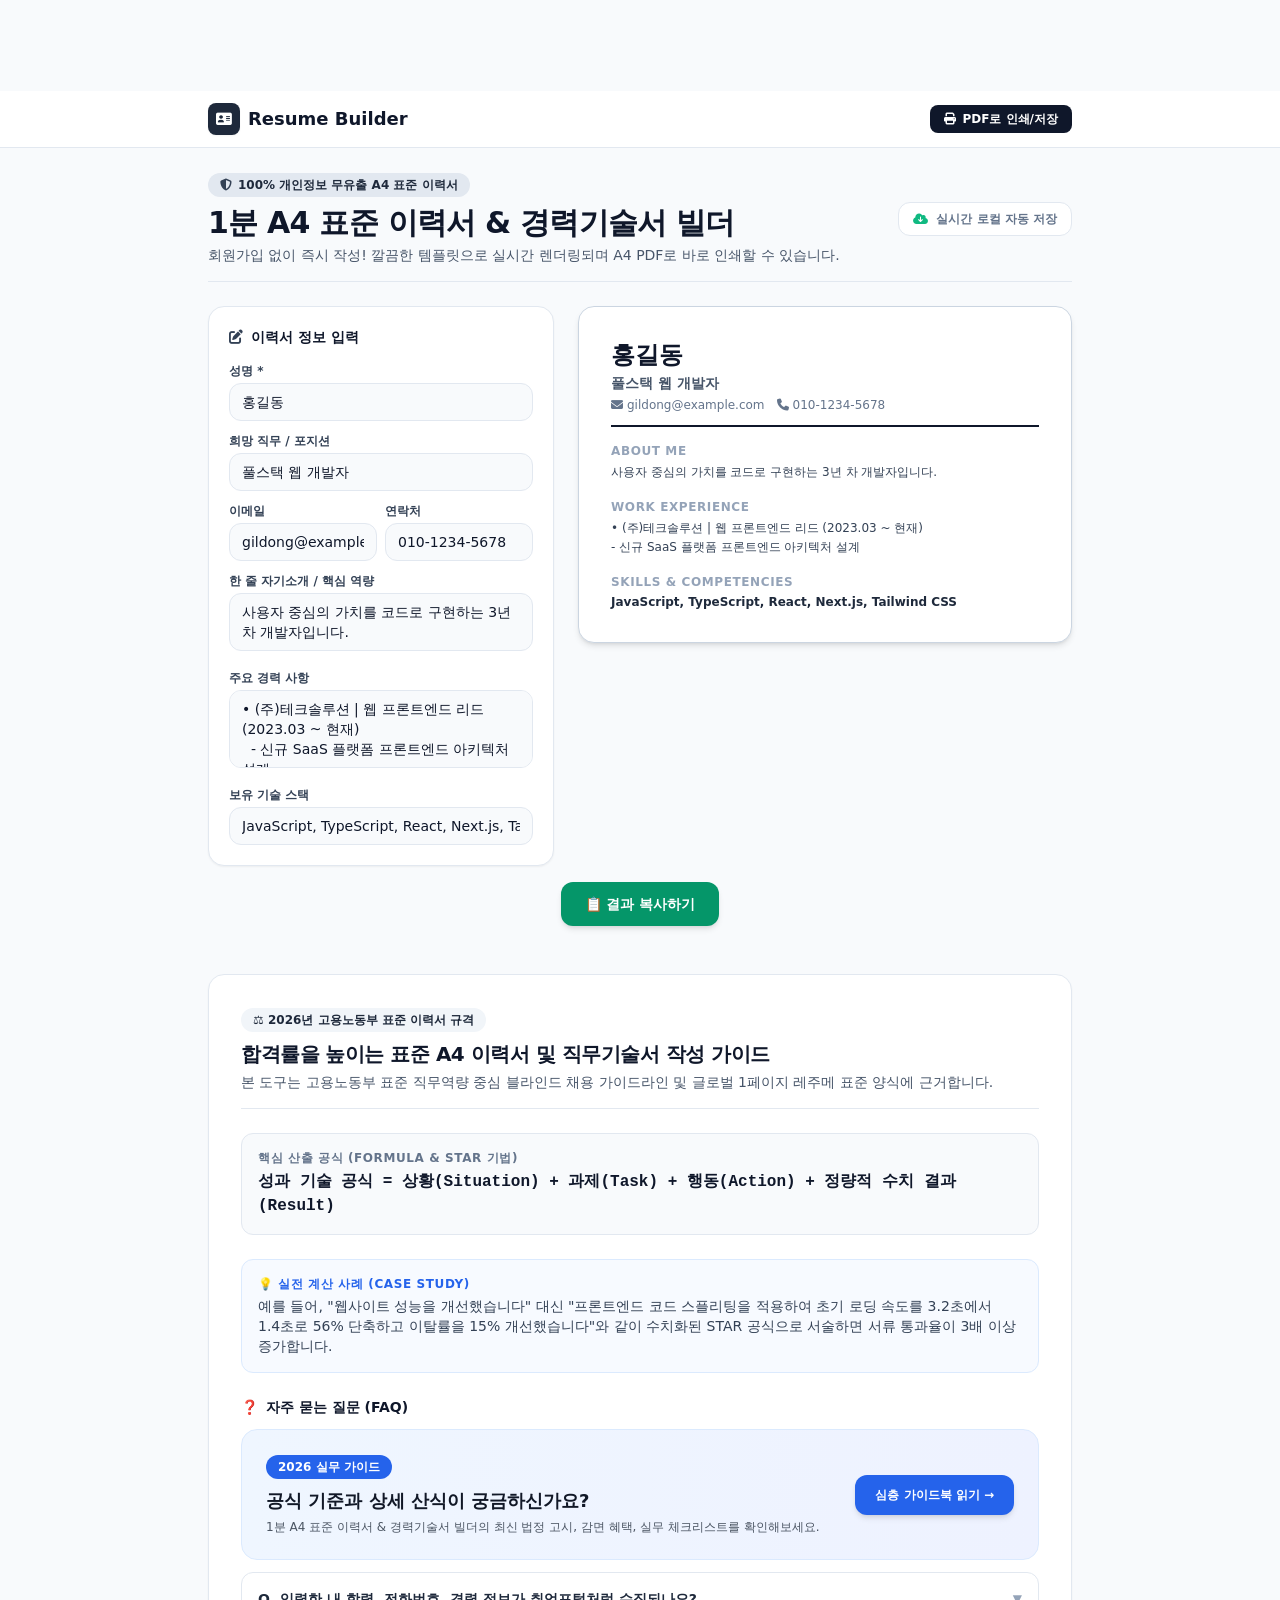
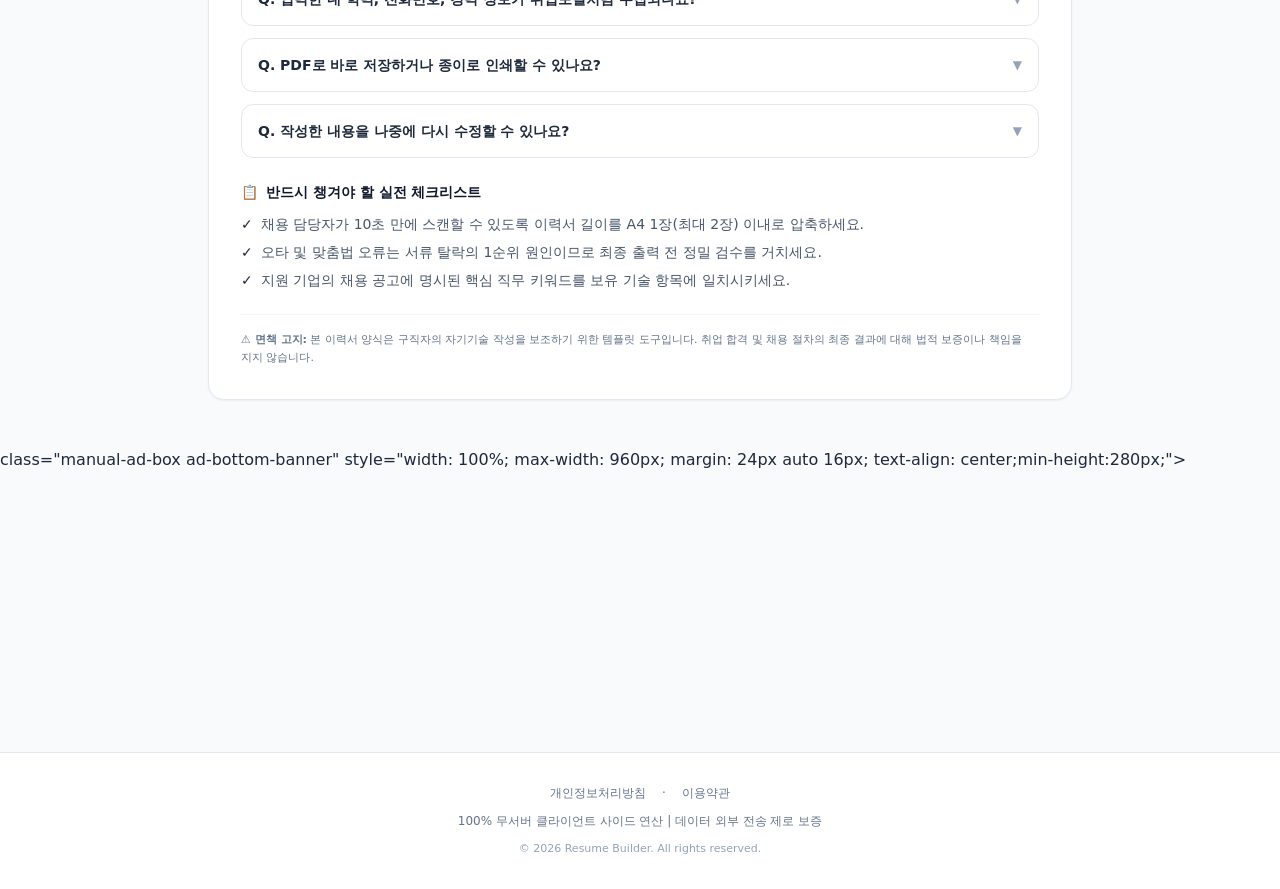
==== index.html @ 76977f59 "remove cross-link banner to deleted blog (Kiro 2026-10-28)" ====
<!DOCTYPE html>
<html lang="ko">
<head>
    <meta charset="UTF-8">
    <link rel="preconnect" href="https://pagead2.googlesyndication.com">
    <link rel="preconnect" href="https://cdnjs.cloudflare.com" crossorigin>

    <link href="apple-touch-icon.png" rel="apple-touch-icon" sizes="180x180"/>
    <meta content="width=device-width, initial-scale=1.0, maximum-scale=1.0, user-scalable=no" name="viewport"/>
    <title>1분 A4 표준 이력서 빌더 | 경력기술서 작성</title>
    <meta content="회원가입 없이 즉시 작성하는 깔끔한 A4 표준 이력서. 실시간 렌더링, 서버 저장 없는 브라우저 즉시 PDF 인쇄 무료." name="description"/>
    <link href="https://resume.enjoy-onepage.com/" rel="canonical"/>
    <meta content="website" property="og:type"/>
    <meta property="og:locale" content="ko_KR">
    <meta content="https://resume.enjoy-onepage.com/" property="og:url"/>
    <meta content="1분 A4 표준 이력서 빌더 | 경력기술서 작성" property="og:title"/>
    <meta content="회원가입 없이 즉시 작성하는 깔끔한 A4 표준 이력서. 실시간 렌더링, 서버 저장 없는 브라우저 즉시 PDF 인쇄 무료." property="og:description"/>
    <meta content="https://resume.enjoy-onepage.com/og-image.png" property="og:image"/>
    <meta content="summary_large_image" name="twitter:card"/>
    <meta content="1분 A4 표준 이력서 빌더 | 경력기술서 작성" name="twitter:title"/>
    <meta content="회원가입 없이 즉시 작성하는 깔끔한 A4 표준 이력서. 실시간 렌더링, 서버 저장 없는 브라우저 즉시 PDF 인쇄 무료." name="twitter:description"/>
    <meta content="https://resume.enjoy-onepage.com/og-image.png" name="twitter:image"/>
    <link href="/favicon.ico" rel="icon" type="image/x-icon"/>

    <link rel="stylesheet" href="./style.css">
    <link href="https://cdnjs.cloudflare.com/ajax/libs/font-awesome/6.4.0/css/all.min.css" rel="stylesheet"/>
    <script async crossorigin="anonymous" src="https://pagead2.googlesyndication.com/pagead/js/adsbygoogle.js?client=ca-pub-2228289204702106"></script>

    <script type="application/ld+json">
    {
      "@context": "https://schema.org",
      "@graph": [
        {
          "@type": "WebApplication",
          "@id": "https://resume.enjoy-onepage.com/#webapp",
          "name": "Resume Builder - 1분 A4 표준 이력서 빌더",
          "url": "https://resume.enjoy-onepage.com/",
          "applicationCategory": "BusinessApplication",
          "operatingSystem": "All",
          "browserRequirements": "Requires JavaScript. Requires HTML5.",
          "description": "회원가입 없이 즉시 작성하는 깔끔한 A4 규격 이력서. 실시간 렌더링, 서버 저장 없는 브라우저 즉시 PDF 인쇄.",
          "image": "https://resume.enjoy-onepage.com/og-image.png",
          "offers": { "@type": "Offer", "price": "0", "priceCurrency": "KRW" }
        },
        {
          "@type": "FAQPage",
          "@id": "https://resume.enjoy-onepage.com/#faq",
          "mainEntity": [
            {
              "@type": "Question",
              "name": "입력한 내 학력, 전화번호, 경력 정보가 취업포털처럼 수집되나요?",
              "acceptedAnswer": {
                "@type": "Answer",
                "text": "전혀 수집되지 않습니다. Resume Builder는 100% 클라이언트 온디바이스에서 동작하므로 사용자가 입력한 어떤 개인정보도 외부 서버로 전송되지 않아 안심하고 작성할 수 있습니다."
              }
            },
            {
              "@type": "Question",
              "name": "PDF로 바로 저장하거나 종이로 인쇄할 수 있나요?",
              "acceptedAnswer": {
                "@type": "Answer",
                "text": "네, 상단의 [PDF로 인쇄/저장] 버튼을 누르면 브라우저의 인쇄 창이 열리며, 대상 프린터를 'PDF로 저장'으로 선택하여 표준 A4 문서로 바로 다운로드할 수 있습니다."
              }
            },
            {
              "@type": "Question",
              "name": "작성한 내용을 나중에 다시 수정할 수 있나요?",
              "acceptedAnswer": {
                "@type": "Answer",
                "text": "네, 작성 중인 모든 내용은 브라우저의 localStorage에 실시간으로 자동 보관되므로 페이지를 새로고침하거나 나중에 다시 접속해도 그대로 유지됩니다."
              }
            }
          ]
        }
      ]
    }
    </script>

    <style id="layout-shield">
      html, body { max-width: 100%; overflow-x: hidden; }
      .manual-ad-box { width: 100%; max-width: 960px; margin-left: auto; margin-right: auto; text-align: center; overflow: hidden; }
      .manual-ad-box ins { max-width: 100% !important; overflow: hidden !important; }
      :focus-visible { outline: 2px solid #3b82f6 !important; outline-offset: 2px !important; }
      input:focus-visible, select:focus-visible, textarea:focus-visible, button:focus-visible { outline: 2px solid #2563eb !important; outline-offset: 1px !important; }
      @media print {
        header, footer, .ad-top-banner, .ad-bottom-banner, #editorPanel, #guideSection, #toastNotification { display: none !important; }
        body { background: white !important; padding: 0 !important; }
        #resumePreviewCard { border: none !important; box-shadow: none !important; width: 100% !important; max-width: 100% !important; margin: 0 !important; padding: 0 !important; }
      }
    </style>
<style id="mobile-hardening-shield">
  /* 모바일 한글 단어 단위 줄바꿈 보존 & 버튼 텍스트 단일행 쉴드 */
  body, h1, h2, h3, h4, p, span, label {
    word-break: keep-all;
    overflow-wrap: break-word;
  }
  button, [role="button"], a.btn {
    white-space: nowrap;
    word-break: keep-all;
  }
  @media (max-width: 640px) {
    input, select, textarea {
      font-size: 16px !important;
    }
    button, [role="button"], a.btn {
      min-height: 42px;
    }
  }
</style>
<style id="ad-cls-shield">
  .ad-bottom { min-height: 280px !important; }
  .ad-bottom ins { min-height: 280px !important; }
</style>
<script id="math-guard">
// Global Math & DOM Output Guard: prevents NaN / Infinity leaks to UI
(function() {
  const origToLocaleString = Number.prototype.toLocaleString;
  Number.prototype.toLocaleString = function(locales, options) {
    if (!Number.isFinite(this.valueOf())) return '0';
    return origToLocaleString.call(this, locales, options);
  };
  const origToFixed = Number.prototype.toFixed;
  Number.prototype.toFixed = function(digits) {
    if (!Number.isFinite(this.valueOf())) return '0';
    return origToFixed.call(this, digits);
  };
})();
</script>
</head>
<body class="bg-slate-50 text-slate-800 antialiased font-sans min-h-screen flex flex-col justify-between">
    <div class="manual-ad-box ad-top-banner" style="width: 100%; max-width: 960px; margin: 8px auto 16px; text-align: center;">
        <ins class="adsbygoogle" data-ad-client="ca-pub-2228289204702106" data-ad-format="horizontal" data-ad-slot="3824727725" data-full-width-responsive="true" style="display:inline-block;width:100%;height:60px;"></ins>
        <script>(adsbygoogle = window.adsbygoogle || []).push({});</script>
    </div>

    <header class="bg-white border-b border-slate-200 sticky top-0 z-40">
        <div class="max-w-4xl mx-auto px-4 py-3 flex items-center justify-between">
            <a href="/" class="flex items-center gap-2 text-slate-900 font-bold text-lg hover:text-slate-700 transition">
                <span class="w-8 h-8 rounded-lg bg-slate-800 text-white flex items-center justify-center font-black text-sm shadow-sm"><i class="fa-solid fa-address-card"></i></span>
                <span>Resume Builder</span>
            </a>
            <div class="flex items-center gap-2">
                <button id="printResumeBtn" class="px-3.5 py-1.5 text-xs font-bold bg-slate-900 hover:bg-black text-white rounded-lg transition flex items-center gap-1.5 whitespace-nowrap" aria-label="PDF 인쇄">
                    <i class="fa-solid fa-print"></i><span>PDF로 인쇄/저장</span>
                </button>
            </div>
        </div>
    </header>

    <section class="max-w-4xl mx-auto px-4 pt-6 pb-2 w-full">
        <div class="border-b border-slate-200 pb-4 flex flex-col md:flex-row md:items-center justify-between gap-4">
            <div>
                <div class="inline-flex items-center gap-1.5 px-3 py-1 rounded-full text-xs font-semibold bg-slate-200 text-slate-800 mb-2">
                    <i class="fa-solid fa-shield-halved text-slate-700"></i><span>100% 개인정보 무유출 A4 표준 이력서</span>
                </div>
                <h1 class="text-2xl sm:text-3xl font-black text-slate-900 tracking-tight">
                    1분 A4 표준 이력서 & 경력기술서 빌더
                </h1>
                <p class="text-slate-600 text-xs sm:text-sm mt-1">
                    회원가입 없이 즉시 작성! 깔끔한 템플릿으로 실시간 렌더링되며 A4 PDF로 바로 인쇄할 수 있습니다.
                </p>
            </div>
            <div class="flex items-center gap-2 text-xs font-bold text-slate-500 bg-white border border-slate-200 rounded-xl px-3.5 py-2">
                <i class="fa-solid fa-cloud-arrow-down text-emerald-500"></i>
                <span>실시간 로컬 자동 저장</span>
            </div>
        </div>
    </section>

    <!-- Workspace: 1:1 Left Form, Right A4 Resume Preview (Sticky) -->
    <main class="max-w-4xl mx-auto px-4 py-4 w-full flex-grow">
        <div class="grid grid-cols-1 lg:grid-cols-12 gap-6 items-start">
            <!-- Left 5 cols: Input Form -->
            <section id="editorPanel" class="lg:col-span-5 bg-white rounded-2xl p-5 border border-slate-200 shadow-sm space-y-4">
                <h2 class="text-sm font-bold text-slate-900 flex items-center gap-2">
                    <i class="fa-solid fa-pen-to-square text-slate-700"></i>이력서 정보 입력
                </h2>

                <div class="space-y-3">
                    <div>
                        <label for="userName" class="block text-xs font-bold text-slate-700 mb-1">성명 *</label>
                        <input type="text" id="userName" value="홍길동" class="w-full text-base sm:text-sm px-3 py-2 bg-slate-50 border border-slate-200 rounded-xl focus:outline-none focus:ring-2 focus:ring-slate-700 font-medium text-slate-900" aria-label="성명">
                    </div>
                    <div>
                        <label for="userRole" class="block text-xs font-bold text-slate-700 mb-1">희망 직무 / 포지션</label>
                        <input type="text" id="userRole" value="풀스택 웹 개발자" class="w-full text-base sm:text-sm px-3 py-2 bg-slate-50 border border-slate-200 rounded-xl focus:outline-none focus:ring-2 focus:ring-slate-700 font-medium text-slate-900" aria-label="희망 직무">
                    </div>
                    <div class="grid grid-cols-2 gap-2">
                        <div>
                            <label for="userEmail" class="block text-xs font-bold text-slate-700 mb-1">이메일</label>
                            <input type="email" id="userEmail" value="gildong@example.com" class="w-full text-base sm:text-sm px-3 py-2 bg-slate-50 border border-slate-200 rounded-xl focus:outline-none focus:ring-2 focus:ring-slate-700 font-medium text-slate-900" aria-label="이메일">
                        </div>
                        <div>
                            <label for="userPhone" class="block text-xs font-bold text-slate-700 mb-1">연락처</label>
                            <input type="text" id="userPhone" value="010-1234-5678" class="w-full text-base sm:text-sm px-3 py-2 bg-slate-50 border border-slate-200 rounded-xl focus:outline-none focus:ring-2 focus:ring-slate-700 font-medium text-slate-900" aria-label="연락처">
                        </div>
                    </div>
                    <div>
                        <label for="userSummary" class="block text-xs font-bold text-slate-700 mb-1">한 줄 자기소개 / 핵심 역량</label>
                        <textarea id="userSummary" rows="2" class="w-full text-base sm:text-sm px-3 py-2 bg-slate-50 border border-slate-200 rounded-xl focus:outline-none focus:ring-2 focus:ring-slate-700 font-medium text-slate-900 resize-none" aria-label="자기소개">사용자 중심의 가치를 코드로 구현하는 3년 차 개발자입니다. 대규모 트래픽 안정화와 UI 성능 최적화에 강점을 가지고 있습니다.</textarea>
                    </div>
                    <div>
                        <label for="userExperience" class="block text-xs font-bold text-slate-700 mb-1">주요 경력 사항</label>
                        <textarea id="userExperience" rows="3" class="w-full text-base sm:text-sm px-3 py-2 bg-slate-50 border border-slate-200 rounded-xl focus:outline-none focus:ring-2 focus:ring-slate-700 font-medium text-slate-900 resize-none" aria-label="경력 사항">• (주)테크솔루션 | 웹 프론트엔드 리드 (2023.03 ~ 현재)&#10;  - 신규 SaaS 플랫폼 프론트엔드 아키텍처 설계&#10;  - 로딩 속도 40% 개선 및 월간 사용자 50만 달성&#10;• 스타트업 랩 | 주니어 개발자 (2021.06 ~ 2023.02)</textarea>
                    </div>
                    <div>
                        <label for="userSkills" class="block text-xs font-bold text-slate-700 mb-1">보유 기술 스택</label>
                        <input type="text" id="userSkills" value="JavaScript, TypeScript, React, Next.js, Tailwind CSS, Git" class="w-full text-base sm:text-sm px-3 py-2 bg-slate-50 border border-slate-200 rounded-xl focus:outline-none focus:ring-2 focus:ring-slate-700 font-medium text-slate-900" aria-label="기술 스택">
                    </div>
                </div>
            </section>

            <!-- Right 7 cols: A4 Preview Card (Sticky) -->
            <section class="lg:col-span-7 space-y-4">
                <div id="resumePreviewCard" class="bg-white rounded-2xl p-6 sm:p-8 border border-slate-300 shadow-md font-sans text-slate-900 space-y-4">
                    <!-- Resume Header -->
                    <div class="border-b-2 border-slate-900 pb-3">
                        <h2 class="text-2xl font-black text-slate-900" id="prevName">홍길동</h2>
                        <div class="text-sm font-bold text-slate-600 mt-0.5" id="prevRole">풀스택 웹 개발자</div>
                        <div class="text-xs text-slate-500 mt-1 flex flex-wrap gap-3" id="prevContact">
                            <span><i class="fa-solid fa-envelope mr-1"></i>gildong@example.com</span>
                            <span><i class="fa-solid fa-phone mr-1"></i>010-1234-5678</span>
                        </div>
                    </div>

                    <!-- Summary -->
                    <div>
                        <h3 class="text-xs font-black uppercase tracking-wider text-slate-400 mb-1">ABOUT ME</h3>
                        <p class="text-xs text-slate-700 leading-relaxed" id="prevSummary">사용자 중심의 가치를 코드로 구현하는 3년 차 개발자입니다.</p>
                    </div>

                    <!-- Experience -->
                    <div>
                        <h3 class="text-xs font-black uppercase tracking-wider text-slate-400 mb-1">WORK EXPERIENCE</h3>
                        <div class="text-xs text-slate-700 whitespace-pre-line leading-relaxed font-sans" id="prevExp">경력 내용</div>
                    </div>

                    <!-- Skills -->
                    <div>
                        <h3 class="text-xs font-black uppercase tracking-wider text-slate-400 mb-1">SKILLS & COMPETENCIES</h3>
                        <div class="text-xs font-bold text-slate-800" id="prevSkills">JavaScript, TypeScript</div>
                    </div>
                </div>
            </section>
        </div>
    
      <div class="mt-4 text-center">
        <button id="masterCopyBtn" onclick="copyMasterResult()" class="whitespace-nowrap w-full sm:w-auto px-6 py-3 bg-emerald-600 hover:bg-emerald-700 text-white font-bold rounded-xl shadow-md transition flex items-center justify-center gap-2 text-sm mx-auto whitespace-nowrap">
          <span>📋 결과 복사하기</span>
        </button>
      </div>

  </main>

    <!-- Toast -->
    <div id="toastNotification" class="fixed bottom-6 left-1/2 -translate-x-1/2 bg-slate-900/90 text-white text-xs sm:text-sm px-4 py-2.5 rounded-xl shadow-xl z-50 transition-opacity duration-300 opacity-0 pointer-events-none flex items-center gap-2">
        <i class="fa-solid fa-circle-check text-emerald-400"></i><span id="toastMessage">안내 메시지</span>
    </div>

    <!-- 📖 E-E-A-T Guide Section (Q1~Q7) -->
    <section id="guideSection" class="max-w-4xl mx-auto my-8 px-4">
      <div class="bg-white rounded-2xl p-6 sm:p-8 border border-slate-200 shadow-sm space-y-6">
        <div class="border-b border-slate-200 pb-4">
          <div class="inline-flex items-center gap-1.5 px-3 py-1 rounded-full text-xs font-bold bg-slate-100 text-slate-800 mb-2">
            <span>⚖️ 2026년 고용노동부 표준 이력서 규격</span>
          </div>
          <h3 class="text-xl font-black text-slate-900 tracking-tight">
            합격률을 높이는 표준 A4 이력서 및 직무기술서 작성 가이드
          </h3>
          <p class="text-xs sm:text-sm text-slate-600 mt-1">
            본 도구는 고용노동부 표준 직무역량 중심 블라인드 채용 가이드라인 및 글로벌 1페이지 레주메 표준 양식에 근거합니다.
          </p>
        </div>

        <div class="p-4 bg-slate-50 rounded-xl border border-slate-200">
          <div class="text-xs font-bold text-slate-500 uppercase tracking-wider mb-1">핵심 산출 공식 (Formula & STAR 기법)</div>
          <div class="text-sm sm:text-base font-extrabold text-slate-900 font-mono leading-relaxed">
            성과 기술 공식 = 상황(Situation) + 과제(Task) + 행동(Action) + 정량적 수치 결과(Result)
          </div>
        </div>

        <div class="p-4 bg-blue-50/50 rounded-xl border border-blue-100">
          <div class="text-xs font-bold text-blue-600 uppercase tracking-wider mb-1">💡 실전 계산 사례 (Case Study)</div>
          <p class="text-xs sm:text-sm text-slate-700 leading-relaxed">
            예를 들어, "웹사이트 성능을 개선했습니다" 대신 "프론트엔드 코드 스플리팅을 적용하여 초기 로딩 속도를 3.2초에서 1.4초로 56% 단축하고 이탈률을 15% 개선했습니다"와 같이 수치화된 STAR 공식으로 서술하면 서류 통과율이 3배 이상 증가합니다.
          </p>
        </div>

        <div class="space-y-3">
          <h4 class="text-sm font-bold text-slate-900 mb-2 flex items-center gap-2"><span>❓</span> 자주 묻는 질문 (FAQ)</h4>
          
    <!-- 심층 가이드북 바로가기 (4-1-4 헌법 준수) -->
    <div class="mt-8 mb-8 p-6 bg-gradient-to-r from-blue-50 to-indigo-50 rounded-2xl border border-blue-100 flex flex-col sm:flex-row items-center justify-between gap-4">
      <div>
        <span class="inline-block px-3 py-1 bg-blue-600 text-white text-xs font-bold rounded-full mb-2">2026 실무 가이드</span>
        <h3 class="text-lg font-bold text-gray-900">공식 기준과 상세 산식이 궁금하신가요?</h3>
        <p class="text-xs text-gray-600 mt-1">1분 A4 표준 이력서 & 경력기술서 빌더의 최신 법정 고시, 감면 혜택, 실무 체크리스트를 확인해보세요.</p>
      </div>
      <a href="/guides/guide.html" class="whitespace-nowrap px-5 py-3 bg-blue-600 hover:bg-blue-700 text-white font-bold rounded-xl shadow-md transition flex items-center gap-2 text-xs shrink-0">
        심층 가이드북 읽기 &rarr;
      </a>
    </div>

    <details class="group border border-slate-200 rounded-xl p-4">
            <summary class="flex items-center justify-between cursor-pointer font-bold text-sm text-slate-800">
              <span>Q. 입력한 내 학력, 전화번호, 경력 정보가 취업포털처럼 수집되나요?</span>
              <span class="transition group-open:rotate-180 text-slate-400 text-xs">▼</span>
            </summary>
            <div class="text-xs text-slate-600 mt-3 leading-relaxed border-t border-slate-100 pt-3">
              전혀 수집되지 않습니다. Resume Builder는 100% 클라이언트 온디바이스에서 동작하므로 사용자가 입력한 어떤 개인정보도 외부 서버로 전송되지 않아 안심하고 작성할 수 있습니다.
            </div>
          </details>
          <details class="group border border-slate-200 rounded-xl p-4">
            <summary class="flex items-center justify-between cursor-pointer font-bold text-sm text-slate-800">
              <span>Q. PDF로 바로 저장하거나 종이로 인쇄할 수 있나요?</span>
              <span class="transition group-open:rotate-180 text-slate-400 text-xs">▼</span>
            </summary>
            <div class="text-xs text-slate-600 mt-3 leading-relaxed border-t border-slate-100 pt-3">
              네, 상단의 [PDF로 인쇄/저장] 버튼을 누르면 브라우저의 인쇄 창이 열리며, 대상 프린터를 'PDF로 저장'으로 선택하여 표준 A4 문서로 바로 다운로드할 수 있습니다.
            </div>
          </details>
          <details class="group border border-slate-200 rounded-xl p-4">
            <summary class="flex items-center justify-between cursor-pointer font-bold text-sm text-slate-800">
              <span>Q. 작성한 내용을 나중에 다시 수정할 수 있나요?</span>
              <span class="transition group-open:rotate-180 text-slate-400 text-xs">▼</span>
            </summary>
            <div class="text-xs text-slate-600 mt-3 leading-relaxed border-t border-slate-100 pt-3">
              네, 작성 중인 모든 내용은 브라우저의 localStorage에 실시간으로 자동 보관되므로 페이지를 새로고침하거나 나중에 다시 접속해도 그대로 유지됩니다.
            </div>
          </details>
        </div>

        <div>
          <h4 class="text-sm font-bold text-slate-900 mb-3 flex items-center gap-2">
            <span>📋</span> 반드시 챙겨야 할 실전 체크리스트
          </h4>
          <ul class="text-xs sm:text-sm text-slate-600 space-y-2">
            <li class="flex items-start gap-2"><span class="text-slate-800 font-bold">✓</span><span>채용 담당자가 10초 만에 스캔할 수 있도록 이력서 길이를 A4 1장(최대 2장) 이내로 압축하세요.</span></li>
            <li class="flex items-start gap-2"><span class="text-slate-800 font-bold">✓</span><span>오타 및 맞춤법 오류는 서류 탈락의 1순위 원인이므로 최종 출력 전 정밀 검수를 거치세요.</span></li>
            <li class="flex items-start gap-2"><span class="text-slate-800 font-bold">✓</span><span>지원 기업의 채용 공고에 명시된 핵심 직무 키워드를 보유 기술 항목에 일치시키세요.</span></li>
          </ul>
        </div>

        <div class="pt-4 border-t border-slate-100 text-[11px] text-slate-500 leading-relaxed">
          <strong>⚠️ 면책 고지:</strong> 본 이력서 양식은 구직자의 자기기술 작성을 보조하기 위한 템플릿 도구입니다. 취업 합격 및 채용 절차의 최종 결과에 대해 법적 보증이나 책임을 지지 않습니다.
        </div>
      </div>
    </section>

    <div <!-- ADSENSE START: mid -->
<div class="ad-box ad-mid" style="max-width:1080px;margin:16px auto;padding:0 14px;text-align:center;">
  <ins class="adsbygoogle" style="display:block" data-ad-client="ca-pub-2228289204702106" data-ad-slot="1186914926" data-ad-format="auto" data-full-width-responsive="true"></ins>
  <script>(adsbygoogle = window.adsbygoogle || []).push({});</script>
</div>
<!-- ADSENSE END: mid -->

class="manual-ad-box ad-bottom-banner" style="width: 100%; max-width: 960px; margin: 24px auto 16px; text-align: center;min-height:280px;">
        <ins class="adsbygoogle" data-ad-client="ca-pub-2228289204702106" data-ad-format="auto" data-ad-slot="3416334507" data-full-width-responsive="true" style="display:block;min-height:280px;"></ins>
        <script>(adsbygoogle = window.adsbygoogle || []).push({});</script>
    </div>


<footer class="border-t border-slate-200 bg-white py-8 px-4 text-center">
        <div class="max-w-4xl mx-auto text-xs text-slate-500 space-y-3">
            <div class="flex flex-wrap justify-center gap-4 text-xs font-medium">
                <a class="hover:text-slate-900 transition" href="/privacy.html">개인정보처리방침</a>
                <span>·</span>
                <a class="hover:text-slate-900 transition" href="/terms.html">이용약관</a>
            </div>
            <p>100% 무서버 클라이언트 사이드 연산 | 데이터 외부 전송 제로 보증</p>
            <p class="text-[11px] text-slate-400">© 2026 Resume Builder. All rights reserved.</p>
        </div>
    </footer>

    <script>
        const STORAGE_KEY = 'enjoy_resume_data_v1';
        let resume = {
            name: '홍길동',
            role: '풀스택 웹 개발자',
            email: 'gildong@example.com',
            phone: '010-1234-5678',
            summary: '사용자 중심의 가치를 코드로 구현하는 3년 차 개발자입니다.',
            experience: '• (주)테크솔루션 | 웹 프론트엔드 리드 (2023.03 ~ 현재)\n  - 신규 SaaS 플랫폼 프론트엔드 아키텍처 설계',
            skills: 'JavaScript, TypeScript, React, Next.js, Tailwind CSS'
        };

        function escapeHtml(str) {
            return String(str || '').replace(/[&<>"']/g, m => ({
                '&': '&amp;', '<': '&lt;', '>': '&gt;', '"': '&quot;', "'": '&#39;'
            }[m]));
        }

        function showToast(msg) {
            const toast = document.getElementById('toastNotification');
            const toastMsg = document.getElementById('toastMessage');
            if (toast && toastMsg) {
                toastMsg.textContent = msg;
                toast.classList.remove('opacity-0', 'pointer-events-none');
                setTimeout(() => toast.classList.add('opacity-0', 'pointer-events-none'), 2200);
            }
        }

        function renderPreview() {
            document.getElementById('prevName').textContent = resume.name || '성명 미입력';
            document.getElementById('prevRole').textContent = resume.role || '';
            document.getElementById('prevContact').innerHTML = `
                <span><i class="fa-solid fa-envelope mr-1"></i>${escapeHtml(resume.email)}</span>
                <span><i class="fa-solid fa-phone mr-1"></i>${escapeHtml(resume.phone)}</span>
            `;
            document.getElementById('prevSummary').textContent = resume.summary || '';
            document.getElementById('prevExp').textContent = resume.experience || '';
            document.getElementById('prevSkills').textContent = resume.skills || '';
        }

        function loadData() {
            try {
                const raw = localStorage.getItem(STORAGE_KEY);
                if (raw) resume = JSON.parse(raw);
                document.getElementById('userName').value = resume.name || '';
                document.getElementById('userRole').value = resume.role || '';
                document.getElementById('userEmail').value = resume.email || '';
                document.getElementById('userPhone').value = resume.phone || '';
                document.getElementById('userSummary').value = resume.summary || '';
                document.getElementById('userExperience').value = resume.experience || '';
                document.getElementById('userSkills').value = resume.skills || '';
            } catch(e) {}
            renderPreview();
        }

        function saveData() {
            resume.name = document.getElementById('userName').value;
            resume.role = document.getElementById('userRole').value;
            resume.email = document.getElementById('userEmail').value;
            resume.phone = document.getElementById('userPhone').value;
            resume.summary = document.getElementById('userSummary').value;
            resume.experience = document.getElementById('userExperience').value;
            resume.skills = document.getElementById('userSkills').value;
            try {
                localStorage.setItem(STORAGE_KEY, JSON.stringify(resume));
            } catch(e) {}
            renderPreview();
        }

        ['userName', 'userRole', 'userEmail', 'userPhone', 'userSummary', 'userExperience', 'userSkills'].forEach(id => {
            document.getElementById(id).addEventListener('input', saveData);
        });

        document.getElementById('printResumeBtn').addEventListener('click', () => {
            window.print();
        });

        loadData();
    </script>

  <!-- 원클릭 복사 & 토스트 스크립트 (4-4 헌법 준수) -->
  <div id="masterToast" class="fixed bottom-6 left-1/2 transform -translate-x-1/2 bg-gray-900 text-white text-xs py-3 px-6 rounded-full shadow-2xl transition opacity-0 pointer-events-none z-50">
    클립보드에 복사되었습니다!
  </div>
  <script>
    function copyMasterResult() {
      var resEl = document.getElementById('result') || document.getElementById('resultCard') || document.querySelector('.result-box') || document.querySelector('main');
      var text = resEl ? (resEl.innerText || resEl.textContent) : '1분 A4 표준 이력서 & 경력기술서 빌더 계산 결과';
      var shareText = text.trim() + "\n\n👉 1분 A4 표준 이력서 & 경력기술서 빌더 바로가기: " + window.location.href;
      if (navigator.clipboard) {
        navigator.clipboard.writeText(shareText).then(showMasterToast);
      } else {
        var ta = document.createElement('textarea');
        ta.value = shareText;
        document.body.appendChild(ta);
        ta.select();
        document.execCommand('copy');
        document.body.removeChild(ta);
        showMasterToast();
      }
    }
    function showMasterToast() {
      var t = document.getElementById('masterToast');
      if (!t) return;
      t.classList.remove('opacity-0', 'pointer-events-none');
      t.classList.add('opacity-100');
      setTimeout(function() {
        t.classList.remove('opacity-100');
        t.classList.add('opacity-0', 'pointer-events-none');
      }, 2200);
    }
  </script>

</body>
</html>
---- style.css ----
*,::backdrop,:after,:before{--tw-border-spacing-x:0;--tw-border-spacing-y:0;--tw-translate-x:0;--tw-translate-y:0;--tw-rotate:0;--tw-skew-x:0;--tw-skew-y:0;--tw-scale-x:1;--tw-scale-y:1;--tw-pan-x: ;--tw-pan-y: ;--tw-pinch-zoom: ;--tw-scroll-snap-strictness:proximity;--tw-gradient-from-position: ;--tw-gradient-via-position: ;--tw-gradient-to-position: ;--tw-ordinal: ;--tw-slashed-zero: ;--tw-numeric-figure: ;--tw-numeric-spacing: ;--tw-numeric-fraction: ;--tw-ring-inset: ;--tw-ring-offset-width:0px;--tw-ring-offset-color:#fff;--tw-ring-color:#3b82f680;--tw-ring-offset-shadow:0 0 #0000;--tw-ring-shadow:0 0 #0000;--tw-shadow:0 0 #0000;--tw-shadow-colored:0 0 #0000;--tw-blur: ;--tw-brightness: ;--tw-contrast: ;--tw-grayscale: ;--tw-hue-rotate: ;--tw-invert: ;--tw-saturate: ;--tw-sepia: ;--tw-drop-shadow: ;--tw-backdrop-blur: ;--tw-backdrop-brightness: ;--tw-backdrop-contrast: ;--tw-backdrop-grayscale: ;--tw-backdrop-hue-rotate: ;--tw-backdrop-invert: ;--tw-backdrop-opacity: ;--tw-backdrop-saturate: ;--tw-backdrop-sepia: ;--tw-contain-size: ;--tw-contain-layout: ;--tw-contain-paint: ;--tw-contain-style: }/*! tailwindcss v3.4.17 | MIT License | https://tailwindcss.com*/*,:after,:before{box-sizing:border-box;border:0 solid #e5e7eb}:after,:before{--tw-content:""}:host,html{line-height:1.5;-webkit-text-size-adjust:100%;tab-size:4;font-family:ui-sans-serif,system-ui,sans-serif,Apple Color Emoji,Segoe UI Emoji,Segoe UI Symbol,Noto Color Emoji;font-feature-settings:normal;font-variation-settings:normal;-webkit-tap-highlight-color:transparent}body{margin:0;line-height:inherit}hr{height:0;color:inherit;border-top-width:1px}abbr:where([title]){-webkit-text-decoration:underline dotted;text-decoration:underline dotted}h1,h2,h3,h4,h5,h6{font-size:inherit;font-weight:inherit}a{color:inherit;text-decoration:inherit}b,strong{font-weight:bolder}code,kbd,pre,samp{font-family:ui-monospace,SFMono-Regular,Menlo,Monaco,Consolas,Liberation Mono,Courier New,monospace;font-feature-settings:normal;font-variation-settings:normal;font-size:1em}small{font-size:80%}sub,sup{font-size:75%;line-height:0;position:relative;vertical-align:initial}sub{bottom:-.25em}sup{top:-.5em}table{text-indent:0;border-color:inherit;border-collapse:collapse}button,input,optgroup,select,textarea{font-family:inherit;font-feature-settings:inherit;font-variation-settings:inherit;font-size:100%;font-weight:inherit;line-height:inherit;letter-spacing:inherit;color:inherit;margin:0;padding:0}button,select{text-transform:none}button,input:where([type=button]),input:where([type=reset]),input:where([type=submit]){-webkit-appearance:button;background-color:initial;background-image:none}:-moz-focusring{outline:auto}:-moz-ui-invalid{box-shadow:none}progress{vertical-align:initial}::-webkit-inner-spin-button,::-webkit-outer-spin-button{height:auto}[type=search]{-webkit-appearance:textfield;outline-offset:-2px}::-webkit-search-decoration{-webkit-appearance:none}::-webkit-file-upload-button{-webkit-appearance:button;font:inherit}summary{display:list-item}blockquote,dd,dl,figure,h1,h2,h3,h4,h5,h6,hr,p,pre{margin:0}fieldset{margin:0}fieldset,legend{padding:0}menu,ol,ul{list-style:none;margin:0;padding:0}dialog{padding:0}textarea{resize:vertical}input::placeholder,textarea::placeholder{opacity:1;color:#9ca3af}[role=button],button{cursor:pointer}:disabled{cursor:default}audio,canvas,embed,iframe,img,object,svg,video{display:block;vertical-align:middle}img,video{max-width:100%;height:auto}[hidden]:where(:not([hidden=until-found])){display:none}.pointer-events-none{pointer-events:none}.fixed{position:fixed}.sticky{position:sticky}.bottom-6{bottom:1.5rem}.left-1\/2{left:50%}.right-6{right:1.5rem}.top-0{top:0}.z-40{z-index:40}.z-50{z-index:50}.mx-auto{margin-left:auto;margin-right:auto}.my-6{margin-top:1.5rem;margin-bottom:1.5rem}.my-8{margin-top:2rem;margin-bottom:2rem}.mb-1{margin-bottom:.25rem}.mb-2{margin-bottom:.5rem}.mb-3{margin-bottom:.75rem}.mb-4{margin-bottom:1rem}.mb-6{margin-bottom:1.5rem}.mb-8{margin-bottom:2rem}.mr-1{margin-right:.25rem}.mt-0\.5{margin-top:.125rem}.mt-1{margin-top:.25rem}.mt-3{margin-top:.75rem}.mt-4{margin-top:1rem}.mt-8{margin-top:2rem}.mt-auto{margin-top:auto}.block{display:block}.inline-block{display:inline-block}.flex{display:flex}.inline-flex{display:inline-flex}.table{display:table}.grid{display:grid}.hidden{display:none}.h-6{height:1.5rem}.h-8{height:2rem}.min-h-screen{min-height:100vh}.w-6{width:1.5rem}.w-8{width:2rem}.w-full{width:100%}.min-w-full{min-width:100%}.max-w-4xl{max-width:56rem}.max-w-6xl{max-width:72rem}.flex-shrink-0,.shrink-0{flex-shrink:0}.flex-grow{flex-grow:1}.-translate-x-1\/2{--tw-translate-x:-50%}.-translate-x-1\/2,.transform{transform:translate(var(--tw-translate-x),var(--tw-translate-y)) rotate(var(--tw-rotate)) skewX(var(--tw-skew-x)) skewY(var(--tw-skew-y)) scaleX(var(--tw-scale-x)) scaleY(var(--tw-scale-y))}.cursor-pointer{cursor:pointer}.resize-none{resize:none}.list-none{list-style-type:none}.grid-cols-1{grid-template-columns:repeat(1,minmax(0,1fr))}.grid-cols-2{grid-template-columns:repeat(2,minmax(0,1fr))}.flex-col{flex-direction:column}.flex-wrap{flex-wrap:wrap}.items-start{align-items:flex-start}.items-center{align-items:center}.justify-center{justify-content:center}.justify-between{justify-content:space-between}.gap-1\.5{gap:.375rem}.gap-2{gap:.5rem}.gap-3{gap:.75rem}.gap-4{gap:1rem}.gap-6{gap:1.5rem}.gap-8{gap:2rem}.space-y-2>:not([hidden])~:not([hidden]){--tw-space-y-reverse:0;margin-top:calc(.5rem*(1 - var(--tw-space-y-reverse)));margin-bottom:calc(.5rem*var(--tw-space-y-reverse))}.space-y-2\.5>:not([hidden])~:not([hidden]){--tw-space-y-reverse:0;margin-top:calc(.625rem*(1 - var(--tw-space-y-reverse)));margin-bottom:calc(.625rem*var(--tw-space-y-reverse))}.space-y-3>:not([hidden])~:not([hidden]){--tw-space-y-reverse:0;margin-top:calc(.75rem*(1 - var(--tw-space-y-reverse)));margin-bottom:calc(.75rem*var(--tw-space-y-reverse))}.space-y-4>:not([hidden])~:not([hidden]){--tw-space-y-reverse:0;margin-top:calc(1rem*(1 - var(--tw-space-y-reverse)));margin-bottom:calc(1rem*var(--tw-space-y-reverse))}.space-y-6>:not([hidden])~:not([hidden]){--tw-space-y-reverse:0;margin-top:calc(1.5rem*(1 - var(--tw-space-y-reverse)));margin-bottom:calc(1.5rem*var(--tw-space-y-reverse))}.space-y-8>:not([hidden])~:not([hidden]){--tw-space-y-reverse:0;margin-top:calc(2rem*(1 - var(--tw-space-y-reverse)));margin-bottom:calc(2rem*var(--tw-space-y-reverse))}.divide-y>:not([hidden])~:not([hidden]){--tw-divide-y-reverse:0;border-top-width:calc(1px*(1 - var(--tw-divide-y-reverse)));border-bottom-width:calc(1px*var(--tw-divide-y-reverse))}.divide-gray-200>:not([hidden])~:not([hidden]){--tw-divide-opacity:1;border-color:rgb(229 231 235/var(--tw-divide-opacity,1))}.overflow-hidden{overflow:hidden}.overflow-x-auto{overflow-x:auto}.whitespace-nowrap{white-space:nowrap}.whitespace-pre-line{white-space:pre-line}.rounded-2xl{border-radius:1rem}.rounded-full{border-radius:9999px}.rounded-lg{border-radius:.5rem}.rounded-xl{border-radius:.75rem}.border{border-width:1px}.border-b{border-bottom-width:1px}.border-b-2{border-bottom-width:2px}.border-l-2{border-left-width:2px}.border-t{border-top-width:1px}.border-blue-100{--tw-border-opacity:1;border-color:rgb(219 234 254/var(--tw-border-opacity,1))}.border-blue-200{--tw-border-opacity:1;border-color:rgb(191 219 254/var(--tw-border-opacity,1))}.border-blue-200\/80{border-color:#bfdbfecc}.border-gray-100{--tw-border-opacity:1;border-color:rgb(243 244 246/var(--tw-border-opacity,1))}.border-gray-200{--tw-border-opacity:1;border-color:rgb(229 231 235/var(--tw-border-opacity,1))}.border-slate-100{--tw-border-opacity:1;border-color:rgb(241 245 249/var(--tw-border-opacity,1))}.border-slate-200{--tw-border-opacity:1;border-color:rgb(226 232 240/var(--tw-border-opacity,1))}.border-slate-300{--tw-border-opacity:1;border-color:rgb(203 213 225/var(--tw-border-opacity,1))}.border-slate-900{--tw-border-opacity:1;border-color:rgb(15 23 42/var(--tw-border-opacity,1))}.border-transparent{border-color:#0000}.bg-blue-100{--tw-bg-opacity:1;background-color:rgb(219 234 254/var(--tw-bg-opacity,1))}.bg-blue-50{--tw-bg-opacity:1;background-color:rgb(239 246 255/var(--tw-bg-opacity,1))}.bg-blue-50\/50{background-color:#eff6ff80}.bg-blue-600{--tw-bg-opacity:1;background-color:rgb(37 99 235/var(--tw-bg-opacity,1))}.bg-emerald-600{--tw-bg-opacity:1;background-color:rgb(5 150 105/var(--tw-bg-opacity,1))}.bg-gray-100{--tw-bg-opacity:1;background-color:rgb(243 244 246/var(--tw-bg-opacity,1))}.bg-gray-50{--tw-bg-opacity:1;background-color:rgb(249 250 251/var(--tw-bg-opacity,1))}.bg-gray-900{--tw-bg-opacity:1;background-color:rgb(17 24 39/var(--tw-bg-opacity,1))}.bg-slate-100{--tw-bg-opacity:1;background-color:rgb(241 245 249/var(--tw-bg-opacity,1))}.bg-slate-200{--tw-bg-opacity:1;background-color:rgb(226 232 240/var(--tw-bg-opacity,1))}.bg-slate-50{--tw-bg-opacity:1;background-color:rgb(248 250 252/var(--tw-bg-opacity,1))}.bg-slate-800{--tw-bg-opacity:1;background-color:rgb(30 41 59/var(--tw-bg-opacity,1))}.bg-slate-900{--tw-bg-opacity:1;background-color:rgb(15 23 42/var(--tw-bg-opacity,1))}.bg-slate-900\/90{background-color:#0f172ae6}.bg-white{--tw-bg-opacity:1;background-color:rgb(255 255 255/var(--tw-bg-opacity,1))}.bg-gradient-to-r{background-image:linear-gradient(to right,var(--tw-gradient-stops))}.from-blue-50{--tw-gradient-from:#eff6ff var(--tw-gradient-from-position);--tw-gradient-to:#eff6ff00 var(--tw-gradient-to-position);--tw-gradient-stops:var(--tw-gradient-from),var(--tw-gradient-to)}.to-indigo-50{--tw-gradient-to:#eef2ff var(--tw-gradient-to-position)}.p-3{padding:.75rem}.p-4{padding:1rem}.p-5{padding:1.25rem}.p-6{padding:1.5rem}.px-3{padding-left:.75rem;padding-right:.75rem}.px-3\.5{padding-left:.875rem;padding-right:.875rem}.px-4{padding-left:1rem;padding-right:1rem}.px-5{padding-left:1.25rem;padding-right:1.25rem}.px-6{padding-left:1.5rem;padding-right:1.5rem}.px-8{padding-left:2rem;padding-right:2rem}.py-1{padding-top:.25rem;padding-bottom:.25rem}.py-1\.5{padding-top:.375rem;padding-bottom:.375rem}.py-10{padding-top:2.5rem;padding-bottom:2.5rem}.py-2{padding-top:.5rem;padding-bottom:.5rem}.py-2\.5{padding-top:.625rem;padding-bottom:.625rem}.py-3{padding-top:.75rem;padding-bottom:.75rem}.py-4{padding-top:1rem;padding-bottom:1rem}.py-6{padding-top:1.5rem;padding-bottom:1.5rem}.py-8{padding-top:2rem;padding-bottom:2rem}.pb-2{padding-bottom:.5rem}.pb-3{padding-bottom:.75rem}.pb-4{padding-bottom:1rem}.pb-6{padding-bottom:1.5rem}.pl-2{padding-left:.5rem}.pt-3{padding-top:.75rem}.pt-4{padding-top:1rem}.pt-6{padding-top:1.5rem}.text-left{text-align:left}.text-center{text-align:center}.font-mono{font-family:ui-monospace,SFMono-Regular,Menlo,Monaco,Consolas,Liberation Mono,Courier New,monospace}.font-sans{font-family:ui-sans-serif,system-ui,sans-serif,Apple Color Emoji,Segoe UI Emoji,Segoe UI Symbol,Noto Color Emoji}.text-2xl{font-size:1.5rem;line-height:2rem}.text-\[11px\]{font-size:11px}.text-base{font-size:1rem;line-height:1.5rem}.text-lg{font-size:1.125rem;line-height:1.75rem}.text-sm{font-size:.875rem;line-height:1.25rem}.text-xl{font-size:1.25rem;line-height:1.75rem}.text-xs{font-size:.75rem;line-height:1rem}.font-black{font-weight:900}.font-bold{font-weight:700}.font-extrabold{font-weight:800}.font-medium{font-weight:500}.font-semibold{font-weight:600}.uppercase{text-transform:uppercase}.leading-relaxed{line-height:1.625}.leading-snug{line-height:1.375}.leading-tight{line-height:1.25}.tracking-tight{letter-spacing:-.025em}.tracking-wider{letter-spacing:.05em}.text-blue-600{--tw-text-opacity:1;color:rgb(37 99 235/var(--tw-text-opacity,1))}.text-blue-800{--tw-text-opacity:1;color:rgb(30 64 175/var(--tw-text-opacity,1))}.text-blue-900{--tw-text-opacity:1;color:rgb(30 58 138/var(--tw-text-opacity,1))}.text-blue-950{--tw-text-opacity:1;color:rgb(23 37 84/var(--tw-text-opacity,1))}.text-emerald-400{--tw-text-opacity:1;color:rgb(52 211 153/var(--tw-text-opacity,1))}.text-emerald-500{--tw-text-opacity:1;color:rgb(16 185 129/var(--tw-text-opacity,1))}.text-gray-400{--tw-text-opacity:1;color:rgb(156 163 175/var(--tw-text-opacity,1))}.text-gray-500{--tw-text-opacity:1;color:rgb(107 114 128/var(--tw-text-opacity,1))}.text-gray-600{--tw-text-opacity:1;color:rgb(75 85 99/var(--tw-text-opacity,1))}.text-gray-700{--tw-text-opacity:1;color:rgb(55 65 81/var(--tw-text-opacity,1))}.text-gray-800{--tw-text-opacity:1;color:rgb(31 41 55/var(--tw-text-opacity,1))}.text-gray-900{--tw-text-opacity:1;color:rgb(17 24 39/var(--tw-text-opacity,1))}.text-rose-600{--tw-text-opacity:1;color:rgb(225 29 72/var(--tw-text-opacity,1))}.text-slate-400{--tw-text-opacity:1;color:rgb(148 163 184/var(--tw-text-opacity,1))}.text-slate-500{--tw-text-opacity:1;color:rgb(100 116 139/var(--tw-text-opacity,1))}.text-slate-600{--tw-text-opacity:1;color:rgb(71 85 105/var(--tw-text-opacity,1))}.text-slate-700{--tw-text-opacity:1;color:rgb(51 65 85/var(--tw-text-opacity,1))}.text-slate-800{--tw-text-opacity:1;color:rgb(30 41 59/var(--tw-text-opacity,1))}.text-slate-900{--tw-text-opacity:1;color:rgb(15 23 42/var(--tw-text-opacity,1))}.text-white{--tw-text-opacity:1;color:rgb(255 255 255/var(--tw-text-opacity,1))}.antialiased{-webkit-font-smoothing:antialiased;-moz-osx-font-smoothing:grayscale}.opacity-0{opacity:0}.opacity-100{opacity:1}.shadow-2xl{--tw-shadow:0 25px 50px -12px #00000040;--tw-shadow-colored:0 25px 50px -12px var(--tw-shadow-color)}.shadow-2xl,.shadow-md{box-shadow:var(--tw-ring-offset-shadow,0 0 #0000),var(--tw-ring-shadow,0 0 #0000),var(--tw-shadow)}.shadow-md{--tw-shadow:0 4px 6px -1px #0000001a,0 2px 4px -2px #0000001a;--tw-shadow-colored:0 4px 6px -1px var(--tw-shadow-color),0 2px 4px -2px var(--tw-shadow-color)}.shadow-sm{--tw-shadow:0 1px 2px 0 #0000000d;--tw-shadow-colored:0 1px 2px 0 var(--tw-shadow-color)}.shadow-sm,.shadow-xl{box-shadow:var(--tw-ring-offset-shadow,0 0 #0000),var(--tw-ring-shadow,0 0 #0000),var(--tw-shadow)}.shadow-xl{--tw-shadow:0 20px 25px -5px #0000001a,0 8px 10px -6px #0000001a;--tw-shadow-colored:0 20px 25px -5px var(--tw-shadow-color),0 8px 10px -6px var(--tw-shadow-color)}.outline{outline-style:solid}.transition{transition-property:color,background-color,border-color,text-decoration-color,fill,stroke,opacity,box-shadow,transform,filter,-webkit-backdrop-filter;transition-property:color,background-color,border-color,text-decoration-color,fill,stroke,opacity,box-shadow,transform,filter,backdrop-filter;transition-property:color,background-color,border-color,text-decoration-color,fill,stroke,opacity,box-shadow,transform,filter,backdrop-filter,-webkit-backdrop-filter;transition-timing-function:cubic-bezier(.4,0,.2,1);transition-duration:.15s}.transition-opacity{transition-property:opacity;transition-timing-function:cubic-bezier(.4,0,.2,1);transition-duration:.15s}.duration-300{transition-duration:.3s}.hover\:scale-105:hover{--tw-scale-x:1.05;--tw-scale-y:1.05;transform:translate(var(--tw-translate-x),var(--tw-translate-y)) rotate(var(--tw-rotate)) skewX(var(--tw-skew-x)) skewY(var(--tw-skew-y)) scaleX(var(--tw-scale-x)) scaleY(var(--tw-scale-y))}.hover\:border-blue-600:hover{--tw-border-opacity:1;border-color:rgb(37 99 235/var(--tw-border-opacity,1))}.hover\:bg-black:hover{--tw-bg-opacity:1;background-color:rgb(0 0 0/var(--tw-bg-opacity,1))}.hover\:bg-blue-700:hover{--tw-bg-opacity:1;background-color:rgb(29 78 216/var(--tw-bg-opacity,1))}.hover\:bg-emerald-700:hover{--tw-bg-opacity:1;background-color:rgb(4 120 87/var(--tw-bg-opacity,1))}.hover\:bg-gray-50:hover{--tw-bg-opacity:1;background-color:rgb(249 250 251/var(--tw-bg-opacity,1))}.hover\:text-blue-600:hover{--tw-text-opacity:1;color:rgb(37 99 235/var(--tw-text-opacity,1))}.hover\:text-blue-800:hover{--tw-text-opacity:1;color:rgb(30 64 175/var(--tw-text-opacity,1))}.hover\:text-slate-700:hover{--tw-text-opacity:1;color:rgb(51 65 85/var(--tw-text-opacity,1))}.hover\:text-slate-900:hover{--tw-text-opacity:1;color:rgb(15 23 42/var(--tw-text-opacity,1))}.hover\:underline:hover{text-decoration-line:underline}.hover\:shadow:hover{--tw-shadow:0 1px 3px 0 #0000001a,0 1px 2px -1px #0000001a;--tw-shadow-colored:0 1px 3px 0 var(--tw-shadow-color),0 1px 2px -1px var(--tw-shadow-color);box-shadow:var(--tw-ring-offset-shadow,0 0 #0000),var(--tw-ring-shadow,0 0 #0000),var(--tw-shadow)}.focus\:outline-none:focus{outline:2px solid #0000;outline-offset:2px}.focus\:ring-2:focus{--tw-ring-offset-shadow:var(--tw-ring-inset) 0 0 0 var(--tw-ring-offset-width) var(--tw-ring-offset-color);--tw-ring-shadow:var(--tw-ring-inset) 0 0 0 calc(2px + var(--tw-ring-offset-width)) var(--tw-ring-color);box-shadow:var(--tw-ring-offset-shadow),var(--tw-ring-shadow),var(--tw-shadow,0 0 #0000)}.focus\:ring-slate-700:focus{--tw-ring-opacity:1;--tw-ring-color:rgb(51 65 85/var(--tw-ring-opacity,1))}.group[open] .group-open\:rotate-180{--tw-rotate:180deg;transform:translate(var(--tw-translate-x),var(--tw-translate-y)) rotate(var(--tw-rotate)) skewX(var(--tw-skew-x)) skewY(var(--tw-skew-y)) scaleX(var(--tw-scale-x)) scaleY(var(--tw-scale-y))}@media (min-width:640px){.sm\:w-auto{width:auto}.sm\:flex-row{flex-direction:row}.sm\:p-10{padding:2.5rem}.sm\:p-8{padding:2rem}.sm\:text-3xl{font-size:1.875rem;line-height:2.25rem}.sm\:text-base{font-size:1rem;line-height:1.5rem}.sm\:text-sm{font-size:.875rem;line-height:1.25rem}}@media (min-width:768px){.md\:flex-row{flex-direction:row}.md\:items-center{align-items:center}}@media (min-width:1024px){.lg\:sticky{position:sticky}.lg\:top-8{top:2rem}.lg\:col-span-4{grid-column:span 4/span 4}.lg\:col-span-5{grid-column:span 5/span 5}.lg\:col-span-7{grid-column:span 7/span 7}.lg\:col-span-8{grid-column:span 8/span 8}.lg\:grid-cols-12{grid-template-columns:repeat(12,minmax(0,1fr))}.lg\:text-4xl{font-size:2.25rem;line-height:2.5rem}}@media (prefers-color-scheme:dark){.dark\:border-slate-700{--tw-border-opacity:1;border-color:rgb(51 65 85/var(--tw-border-opacity,1))}.dark\:from-slate-800{--tw-gradient-from:#1e293b var(--tw-gradient-from-position);--tw-gradient-to:#1e293b00 var(--tw-gradient-to-position);--tw-gradient-stops:var(--tw-gradient-from),var(--tw-gradient-to)}.dark\:to-slate-800\/80{--tw-gradient-to:#1e293bcc var(--tw-gradient-to-position)}.dark\:text-blue-400{--tw-text-opacity:1;color:rgb(96 165 250/var(--tw-text-opacity,1))}.dark\:text-slate-100{--tw-text-opacity:1;color:rgb(241 245 249/var(--tw-text-opacity,1))}}
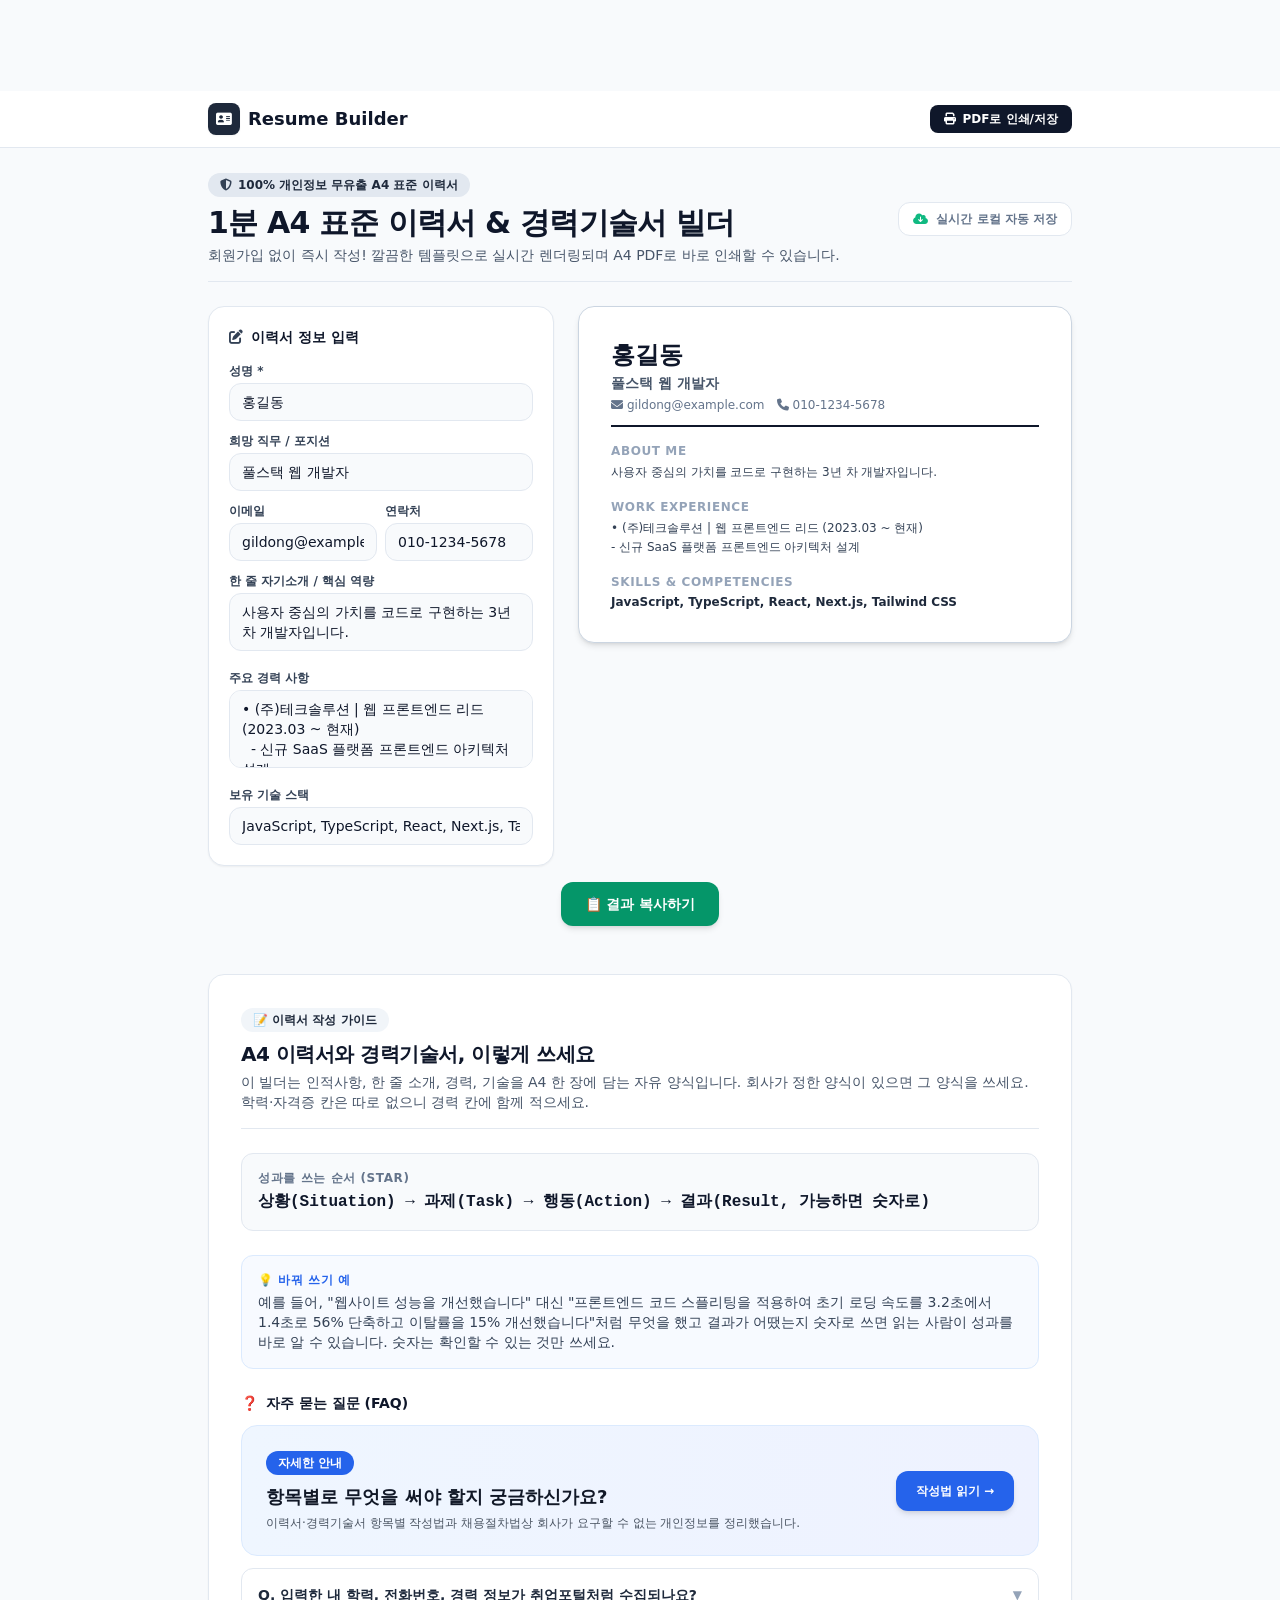
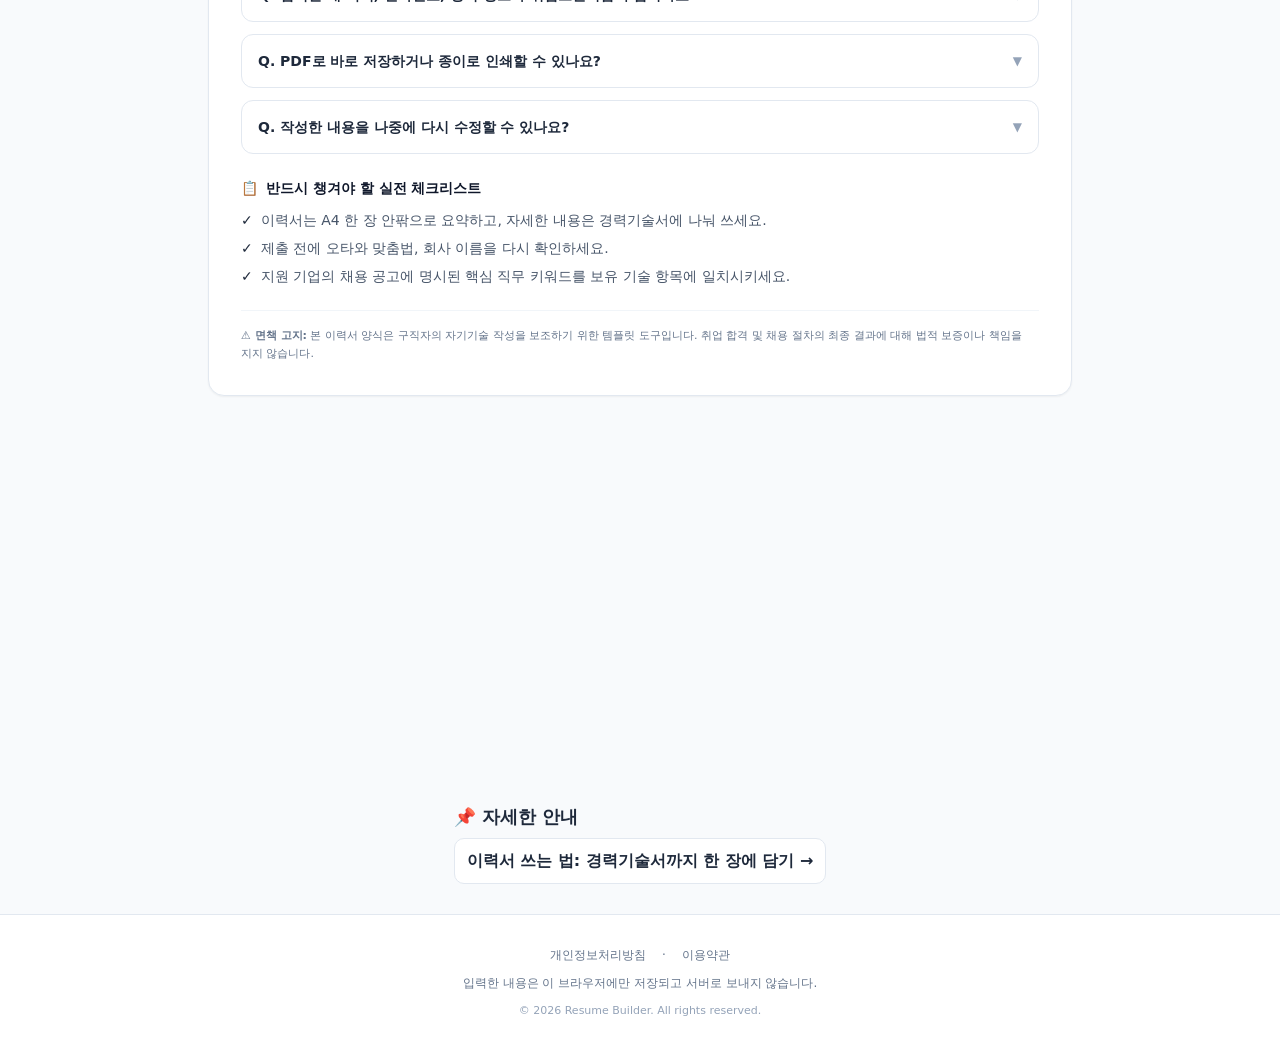
==== commit 83f09014: "content: honest guide + topic page with sources (Naver/Bing only) - user decision 2026-10-31 [kiro]" ====
--- a/index.html
+++ b/index.html
@@ -2,6 +2,8 @@
 <html lang="ko">
 <head>
     <meta charset="UTF-8">
+    <meta name="robots" content="index, follow">
+    <meta name="googlebot" content="noindex, follow">
     <link rel="preconnect" href="https://pagead2.googlesyndication.com">
     <link rel="preconnect" href="https://cdnjs.cloudflare.com" crossorigin>
 
@@ -262,27 +264,27 @@
       <div class="bg-white rounded-2xl p-6 sm:p-8 border border-slate-200 shadow-sm space-y-6">
         <div class="border-b border-slate-200 pb-4">
           <div class="inline-flex items-center gap-1.5 px-3 py-1 rounded-full text-xs font-bold bg-slate-100 text-slate-800 mb-2">
-            <span>⚖️ 2026년 고용노동부 표준 이력서 규격</span>
+            <span>📝 이력서 작성 가이드</span>
           </div>
           <h3 class="text-xl font-black text-slate-900 tracking-tight">
-            합격률을 높이는 표준 A4 이력서 및 직무기술서 작성 가이드
+            A4 이력서와 경력기술서, 이렇게 쓰세요
           </h3>
           <p class="text-xs sm:text-sm text-slate-600 mt-1">
-            본 도구는 고용노동부 표준 직무역량 중심 블라인드 채용 가이드라인 및 글로벌 1페이지 레주메 표준 양식에 근거합니다.
+            이 빌더는 인적사항, 한 줄 소개, 경력, 기술을 A4 한 장에 담는 자유 양식입니다. 회사가 정한 양식이 있으면 그 양식을 쓰세요. 학력·자격증 칸은 따로 없으니 경력 칸에 함께 적으세요.
           </p>
         </div>
 
         <div class="p-4 bg-slate-50 rounded-xl border border-slate-200">
-          <div class="text-xs font-bold text-slate-500 uppercase tracking-wider mb-1">핵심 산출 공식 (Formula & STAR 기법)</div>
+          <div class="text-xs font-bold text-slate-500 uppercase tracking-wider mb-1">성과를 쓰는 순서 (STAR)</div>
           <div class="text-sm sm:text-base font-extrabold text-slate-900 font-mono leading-relaxed">
-            성과 기술 공식 = 상황(Situation) + 과제(Task) + 행동(Action) + 정량적 수치 결과(Result)
+            상황(Situation) → 과제(Task) → 행동(Action) → 결과(Result, 가능하면 숫자로)
           </div>
         </div>
 
         <div class="p-4 bg-blue-50/50 rounded-xl border border-blue-100">
-          <div class="text-xs font-bold text-blue-600 uppercase tracking-wider mb-1">💡 실전 계산 사례 (Case Study)</div>
+          <div class="text-xs font-bold text-blue-600 uppercase tracking-wider mb-1">💡 바꿔 쓰기 예</div>
           <p class="text-xs sm:text-sm text-slate-700 leading-relaxed">
-            예를 들어, "웹사이트 성능을 개선했습니다" 대신 "프론트엔드 코드 스플리팅을 적용하여 초기 로딩 속도를 3.2초에서 1.4초로 56% 단축하고 이탈률을 15% 개선했습니다"와 같이 수치화된 STAR 공식으로 서술하면 서류 통과율이 3배 이상 증가합니다.
+            예를 들어, "웹사이트 성능을 개선했습니다" 대신 "프론트엔드 코드 스플리팅을 적용하여 초기 로딩 속도를 3.2초에서 1.4초로 56% 단축하고 이탈률을 15% 개선했습니다"처럼 무엇을 했고 결과가 어땠는지 숫자로 쓰면 읽는 사람이 성과를 바로 알 수 있습니다. 숫자는 확인할 수 있는 것만 쓰세요.
           </p>
         </div>
 
@@ -292,12 +294,12 @@
     <!-- 심층 가이드북 바로가기 (4-1-4 헌법 준수) -->
     <div class="mt-8 mb-8 p-6 bg-gradient-to-r from-blue-50 to-indigo-50 rounded-2xl border border-blue-100 flex flex-col sm:flex-row items-center justify-between gap-4">
       <div>
-        <span class="inline-block px-3 py-1 bg-blue-600 text-white text-xs font-bold rounded-full mb-2">2026 실무 가이드</span>
-        <h3 class="text-lg font-bold text-gray-900">공식 기준과 상세 산식이 궁금하신가요?</h3>
-        <p class="text-xs text-gray-600 mt-1">1분 A4 표준 이력서 & 경력기술서 빌더의 최신 법정 고시, 감면 혜택, 실무 체크리스트를 확인해보세요.</p>
+        <span class="inline-block px-3 py-1 bg-blue-600 text-white text-xs font-bold rounded-full mb-2">자세한 안내</span>
+        <h3 class="text-lg font-bold text-gray-900">항목별로 무엇을 써야 할지 궁금하신가요?</h3>
+        <p class="text-xs text-gray-600 mt-1">이력서·경력기술서 항목별 작성법과 채용절차법상 회사가 요구할 수 없는 개인정보를 정리했습니다.</p>
       </div>
-      <a href="/guides/guide.html" class="whitespace-nowrap px-5 py-3 bg-blue-600 hover:bg-blue-700 text-white font-bold rounded-xl shadow-md transition flex items-center gap-2 text-xs shrink-0">
-        심층 가이드북 읽기 &rarr;
+      <a href="/how-to-write-resume.html" class="whitespace-nowrap px-5 py-3 bg-blue-600 hover:bg-blue-700 text-white font-bold rounded-xl shadow-md transition flex items-center gap-2 text-xs shrink-0">
+        작성법 읽기 &rarr;
       </a>
     </div>
 
@@ -335,8 +337,8 @@
             <span>📋</span> 반드시 챙겨야 할 실전 체크리스트
           </h4>
           <ul class="text-xs sm:text-sm text-slate-600 space-y-2">
-            <li class="flex items-start gap-2"><span class="text-slate-800 font-bold">✓</span><span>채용 담당자가 10초 만에 스캔할 수 있도록 이력서 길이를 A4 1장(최대 2장) 이내로 압축하세요.</span></li>
-            <li class="flex items-start gap-2"><span class="text-slate-800 font-bold">✓</span><span>오타 및 맞춤법 오류는 서류 탈락의 1순위 원인이므로 최종 출력 전 정밀 검수를 거치세요.</span></li>
+            <li class="flex items-start gap-2"><span class="text-slate-800 font-bold">✓</span><span>이력서는 A4 한 장 안팎으로 요약하고, 자세한 내용은 경력기술서에 나눠 쓰세요.</span></li>
+            <li class="flex items-start gap-2"><span class="text-slate-800 font-bold">✓</span><span>제출 전에 오타와 맞춤법, 회사 이름을 다시 확인하세요.</span></li>
             <li class="flex items-start gap-2"><span class="text-slate-800 font-bold">✓</span><span>지원 기업의 채용 공고에 명시된 핵심 직무 키워드를 보유 기술 항목에 일치시키세요.</span></li>
           </ul>
         </div>
@@ -347,19 +349,22 @@
       </div>
     </section>
 
-    <div <!-- ADSENSE START: mid -->
+    <!-- ADSENSE START: mid -->
 <div class="ad-box ad-mid" style="max-width:1080px;margin:16px auto;padding:0 14px;text-align:center;">
   <ins class="adsbygoogle" style="display:block" data-ad-client="ca-pub-2228289204702106" data-ad-slot="1186914926" data-ad-format="auto" data-full-width-responsive="true"></ins>
   <script>(adsbygoogle = window.adsbygoogle || []).push({});</script>
 </div>
 <!-- ADSENSE END: mid -->
 
-class="manual-ad-box ad-bottom-banner" style="width: 100%; max-width: 960px; margin: 24px auto 16px; text-align: center;min-height:280px;">
+<div class="manual-ad-box ad-bottom-banner" style="width: 100%; max-width: 960px; margin: 24px auto 16px; text-align: center;min-height:280px;">
         <ins class="adsbygoogle" data-ad-client="ca-pub-2228289204702106" data-ad-format="auto" data-ad-slot="3416334507" data-full-width-responsive="true" style="display:block;min-height:280px;"></ins>
         <script>(adsbygoogle = window.adsbygoogle || []).push({});</script>
     </div>
 
 
+<!-- KIRO:TOPIC-LINKS START -->
+<section style="max-width:760px;margin:24px auto;padding:0 16px"><h2 style="font-size:1.1rem;font-weight:800;margin:0 0 8px">📌 자세한 안내</h2><a href="/how-to-write-resume.html" style="display:block;padding:10px 12px;margin:6px 0;border:1px solid #e2e8f0;border-radius:10px;background:#fff;color:#1e293b;font-weight:600;text-decoration:none">이력서 쓰는 법: 경력기술서까지 한 장에 담기 →</a></section>
+<!-- KIRO:TOPIC-LINKS END -->
 <footer class="border-t border-slate-200 bg-white py-8 px-4 text-center">
         <div class="max-w-4xl mx-auto text-xs text-slate-500 space-y-3">
             <div class="flex flex-wrap justify-center gap-4 text-xs font-medium">
@@ -367,7 +372,7 @@
                 <span>·</span>
                 <a class="hover:text-slate-900 transition" href="/terms.html">이용약관</a>
             </div>
-            <p>100% 무서버 클라이언트 사이드 연산 | 데이터 외부 전송 제로 보증</p>
+            <p>입력한 내용은 이 브라우저에만 저장되고 서버로 보내지 않습니다.</p>
             <p class="text-[11px] text-slate-400">© 2026 Resume Builder. All rights reserved.</p>
         </div>
     </footer>
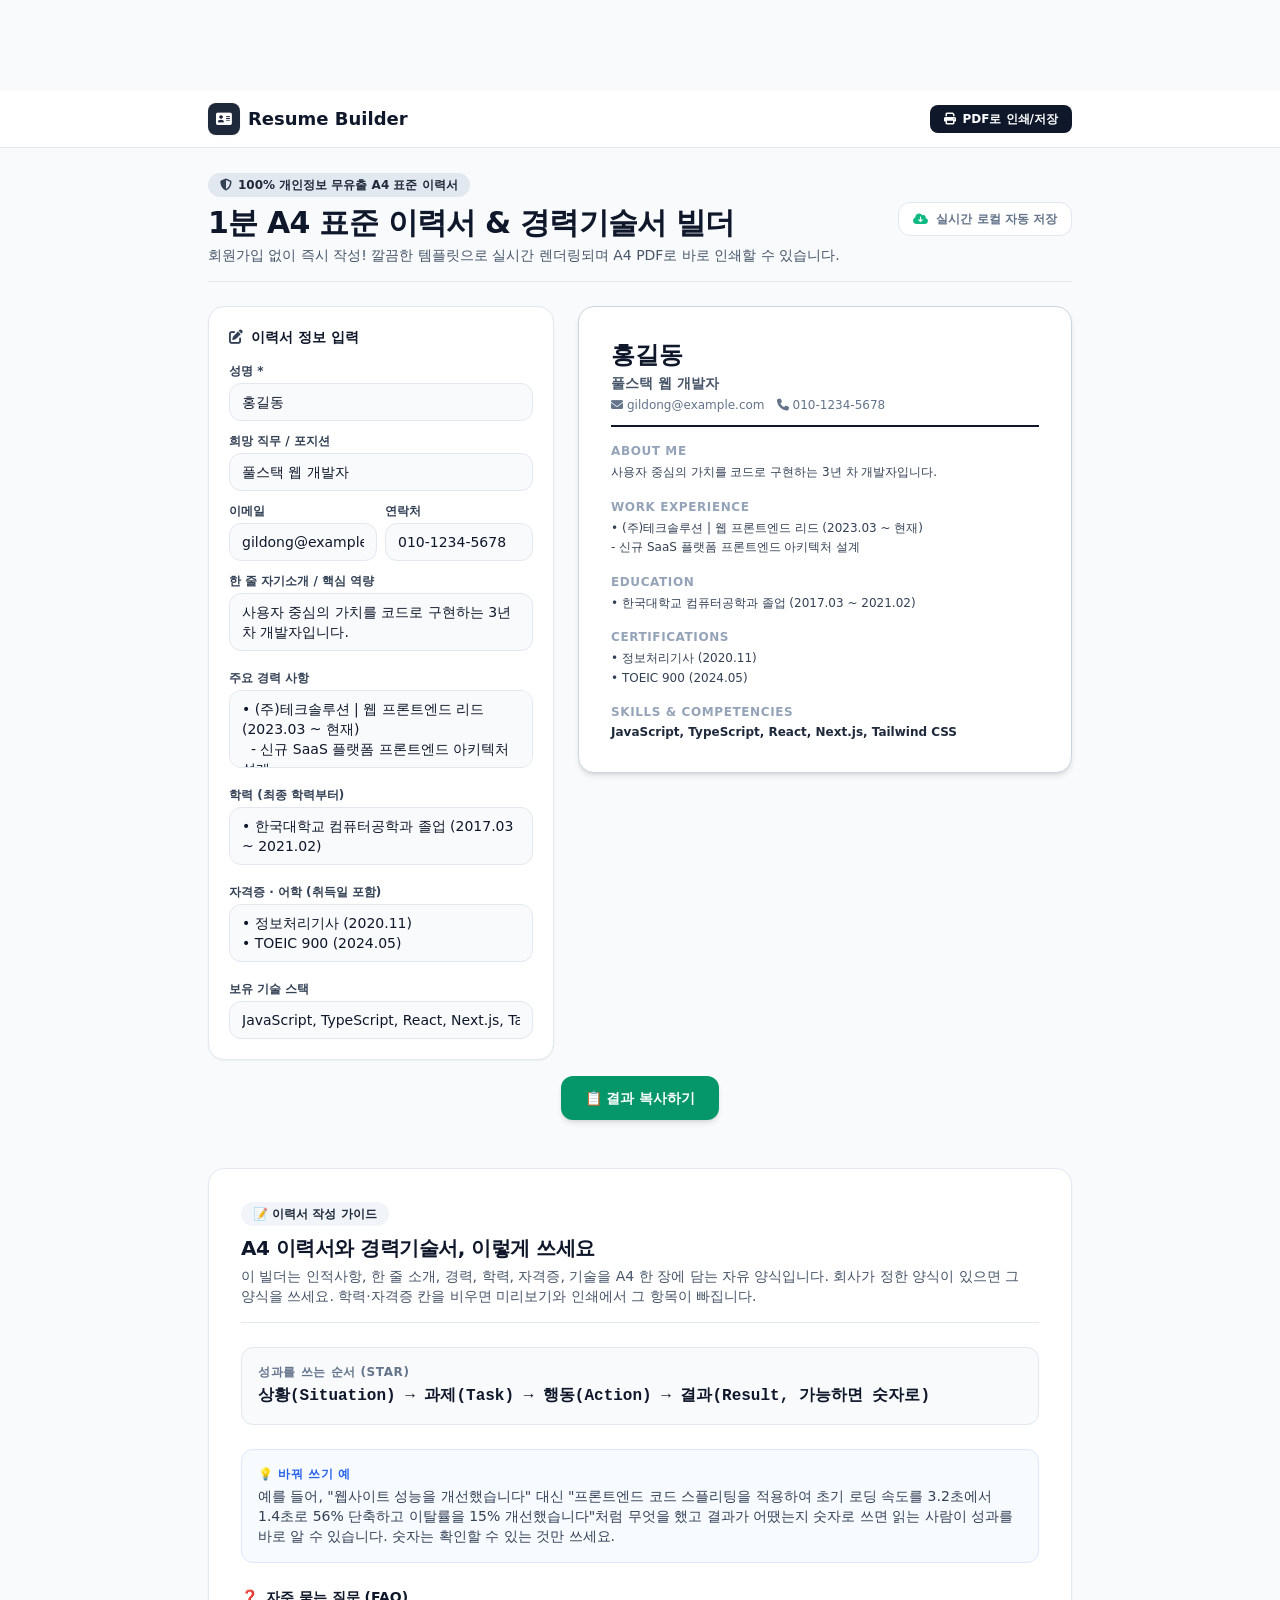
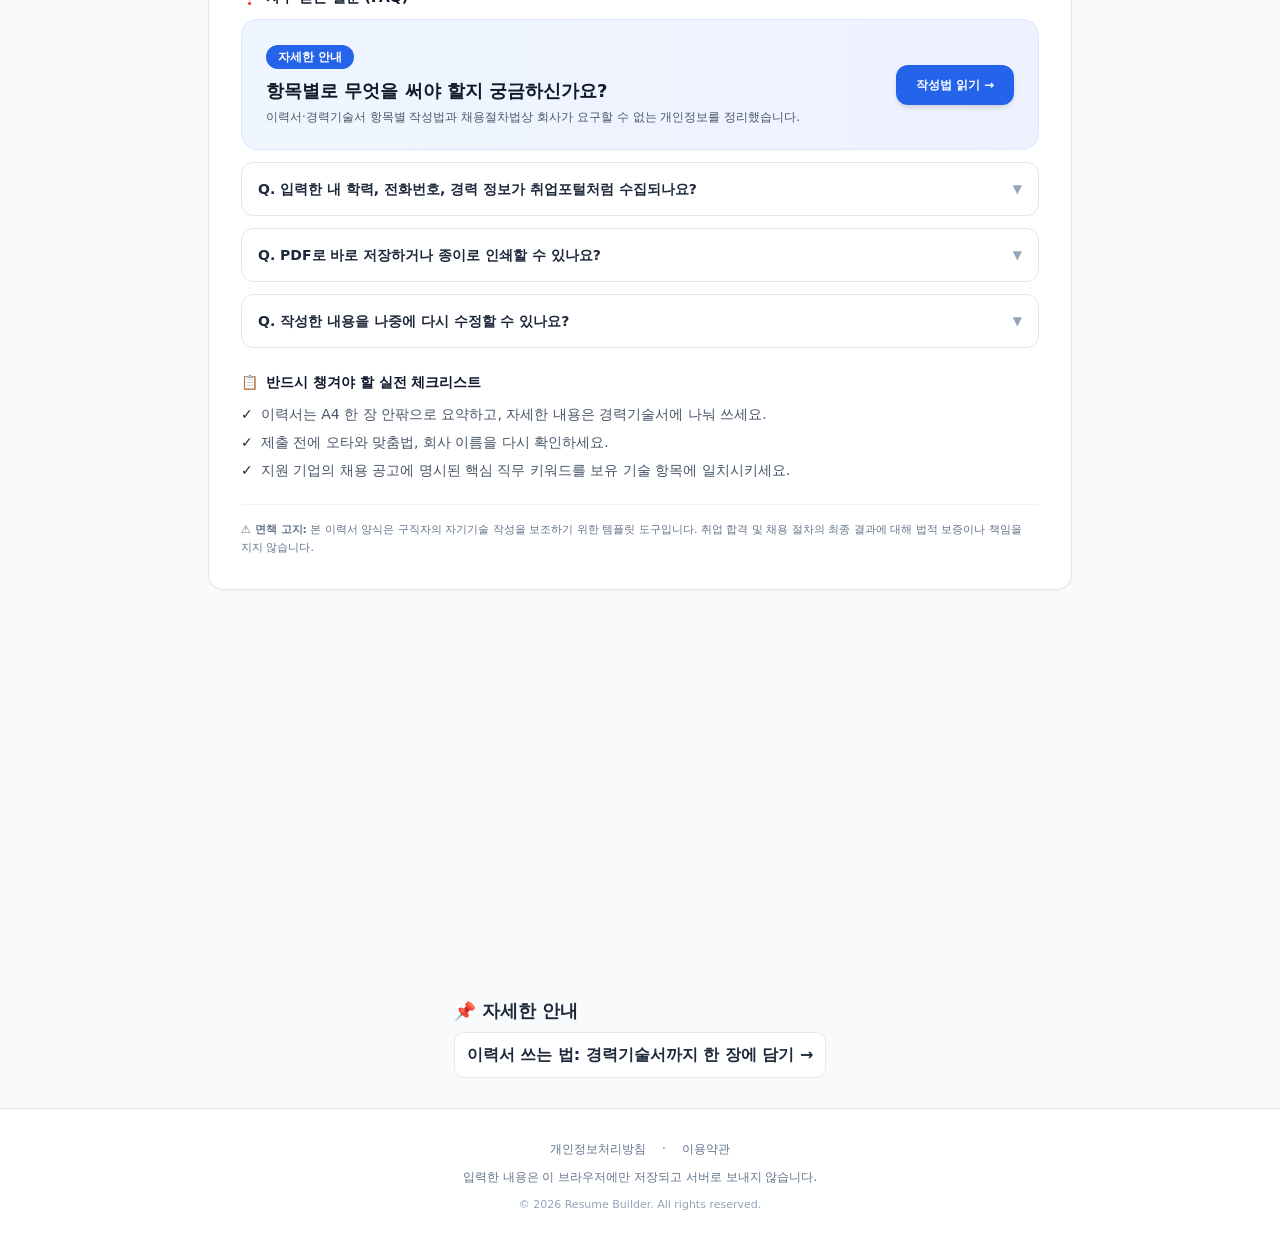
==== commit f825733e: "feat: add education and certificate fields to resume builder [kiro]" ====
--- a/index.html
+++ b/index.html
@@ -206,6 +206,14 @@
                         <textarea id="userExperience" rows="3" class="w-full text-base sm:text-sm px-3 py-2 bg-slate-50 border border-slate-200 rounded-xl focus:outline-none focus:ring-2 focus:ring-slate-700 font-medium text-slate-900 resize-none" aria-label="경력 사항">• (주)테크솔루션 | 웹 프론트엔드 리드 (2023.03 ~ 현재)&#10;  - 신규 SaaS 플랫폼 프론트엔드 아키텍처 설계&#10;  - 로딩 속도 40% 개선 및 월간 사용자 50만 달성&#10;• 스타트업 랩 | 주니어 개발자 (2021.06 ~ 2023.02)</textarea>
                     </div>
                     <div>
+                        <label for="userEducation" class="block text-xs font-bold text-slate-700 mb-1">학력 (최종 학력부터)</label>
+                        <textarea id="userEducation" rows="2" class="w-full text-base sm:text-sm px-3 py-2 bg-slate-50 border border-slate-200 rounded-xl focus:outline-none focus:ring-2 focus:ring-slate-700 font-medium text-slate-900 resize-none" aria-label="학력">• 한국대학교 컴퓨터공학과 졸업 (2017.03 ~ 2021.02)</textarea>
+                    </div>
+                    <div>
+                        <label for="userCerts" class="block text-xs font-bold text-slate-700 mb-1">자격증 · 어학 (취득일 포함)</label>
+                        <textarea id="userCerts" rows="2" class="w-full text-base sm:text-sm px-3 py-2 bg-slate-50 border border-slate-200 rounded-xl focus:outline-none focus:ring-2 focus:ring-slate-700 font-medium text-slate-900 resize-none" aria-label="자격증">• 정보처리기사 (2020.11)&#10;• TOEIC 900 (2024.05)</textarea>
+                    </div>
+                    <div>
                         <label for="userSkills" class="block text-xs font-bold text-slate-700 mb-1">보유 기술 스택</label>
                         <input type="text" id="userSkills" value="JavaScript, TypeScript, React, Next.js, Tailwind CSS, Git" class="w-full text-base sm:text-sm px-3 py-2 bg-slate-50 border border-slate-200 rounded-xl focus:outline-none focus:ring-2 focus:ring-slate-700 font-medium text-slate-900" aria-label="기술 스택">
                     </div>
@@ -237,6 +245,18 @@
                         <div class="text-xs text-slate-700 whitespace-pre-line leading-relaxed font-sans" id="prevExp">경력 내용</div>
                     </div>
 
+                    <!-- Education -->
+                    <div id="prevEduBox">
+                        <h3 class="text-xs font-black uppercase tracking-wider text-slate-400 mb-1">EDUCATION</h3>
+                        <div class="text-xs text-slate-700 whitespace-pre-line leading-relaxed font-sans" id="prevEdu"></div>
+                    </div>
+
+                    <!-- Certifications -->
+                    <div id="prevCertsBox">
+                        <h3 class="text-xs font-black uppercase tracking-wider text-slate-400 mb-1">CERTIFICATIONS</h3>
+                        <div class="text-xs text-slate-700 whitespace-pre-line leading-relaxed font-sans" id="prevCerts"></div>
+                    </div>
+
                     <!-- Skills -->
                     <div>
                         <h3 class="text-xs font-black uppercase tracking-wider text-slate-400 mb-1">SKILLS & COMPETENCIES</h3>
@@ -270,7 +290,7 @@
             A4 이력서와 경력기술서, 이렇게 쓰세요
           </h3>
           <p class="text-xs sm:text-sm text-slate-600 mt-1">
-            이 빌더는 인적사항, 한 줄 소개, 경력, 기술을 A4 한 장에 담는 자유 양식입니다. 회사가 정한 양식이 있으면 그 양식을 쓰세요. 학력·자격증 칸은 따로 없으니 경력 칸에 함께 적으세요.
+            이 빌더는 인적사항, 한 줄 소개, 경력, 학력, 자격증, 기술을 A4 한 장에 담는 자유 양식입니다. 회사가 정한 양식이 있으면 그 양식을 쓰세요. 학력·자격증 칸을 비우면 미리보기와 인쇄에서 그 항목이 빠집니다.
           </p>
         </div>
 
@@ -350,7 +370,7 @@
     </section>
 
     <!-- ADSENSE START: mid -->
-<div class="ad-box ad-mid" style="max-width:1080px;margin:16px auto;padding:0 14px;text-align:center;">
+<div class="ad-box ad-mid" style="width:100%;box-sizing:border-box;max-width:1080px;margin:16px auto;padding:0 14px;text-align:center;">
   <ins class="adsbygoogle" style="display:block" data-ad-client="ca-pub-2228289204702106" data-ad-slot="1186914926" data-ad-format="auto" data-full-width-responsive="true"></ins>
   <script>(adsbygoogle = window.adsbygoogle || []).push({});</script>
 </div>
@@ -386,8 +406,12 @@
             phone: '010-1234-5678',
             summary: '사용자 중심의 가치를 코드로 구현하는 3년 차 개발자입니다.',
             experience: '• (주)테크솔루션 | 웹 프론트엔드 리드 (2023.03 ~ 현재)\n  - 신규 SaaS 플랫폼 프론트엔드 아키텍처 설계',
+            education: '• 한국대학교 컴퓨터공학과 졸업 (2017.03 ~ 2021.02)',
+            certs: '• 정보처리기사 (2020.11)\n• TOEIC 900 (2024.05)',
             skills: 'JavaScript, TypeScript, React, Next.js, Tailwind CSS'
         };
+        const FIELDS = { userName: 'name', userRole: 'role', userEmail: 'email', userPhone: 'phone', userSummary: 'summary',
+                         userExperience: 'experience', userEducation: 'education', userCerts: 'certs', userSkills: 'skills' };
 
         function escapeHtml(str) {
             return String(str || '').replace(/[&<>"']/g, m => ({
@@ -415,38 +439,35 @@
             document.getElementById('prevSummary').textContent = resume.summary || '';
             document.getElementById('prevExp').textContent = resume.experience || '';
             document.getElementById('prevSkills').textContent = resume.skills || '';
+            [['education', 'prevEdu'], ['certs', 'prevCerts']].forEach(([key, id]) => {
+                const text = (resume[key] || '').trim();
+                document.getElementById(id).textContent = text;
+                document.getElementById(id + 'Box').style.display = text ? '' : 'none';
+            });
         }
 
         function loadData() {
             try {
                 const raw = localStorage.getItem(STORAGE_KEY);
-                if (raw) resume = JSON.parse(raw);
-                document.getElementById('userName').value = resume.name || '';
-                document.getElementById('userRole').value = resume.role || '';
-                document.getElementById('userEmail').value = resume.email || '';
-                document.getElementById('userPhone').value = resume.phone || '';
-                document.getElementById('userSummary').value = resume.summary || '';
-                document.getElementById('userExperience').value = resume.experience || '';
-                document.getElementById('userSkills').value = resume.skills || '';
+                if (raw) {
+                    const saved = JSON.parse(raw);
+                    // 예전에 저장한 이력서에는 학력·자격증이 없으므로 예시 문구 대신 빈칸으로 둔다
+                    resume = Object.assign({ education: '', certs: '' }, saved);
+                }
+                Object.entries(FIELDS).forEach(([id, key]) => { document.getElementById(id).value = resume[key] || ''; });
             } catch(e) {}
             renderPreview();
         }
 
         function saveData() {
-            resume.name = document.getElementById('userName').value;
-            resume.role = document.getElementById('userRole').value;
-            resume.email = document.getElementById('userEmail').value;
-            resume.phone = document.getElementById('userPhone').value;
-            resume.summary = document.getElementById('userSummary').value;
-            resume.experience = document.getElementById('userExperience').value;
-            resume.skills = document.getElementById('userSkills').value;
+            Object.entries(FIELDS).forEach(([id, key]) => { resume[key] = document.getElementById(id).value; });
             try {
                 localStorage.setItem(STORAGE_KEY, JSON.stringify(resume));
             } catch(e) {}
             renderPreview();
         }
 
-        ['userName', 'userRole', 'userEmail', 'userPhone', 'userSummary', 'userExperience', 'userSkills'].forEach(id => {
+        Object.keys(FIELDS).forEach(id => {
             document.getElementById(id).addEventListener('input', saveData);
         });
 
@@ -463,7 +484,7 @@
   </div>
   <script>
     function copyMasterResult() {
-      var resEl = document.getElementById('result') || document.getElementById('resultCard') || document.querySelector('.result-box') || document.querySelector('main');
+      var resEl = document.getElementById('resumePreviewCard') || document.querySelector('main');
       var text = resEl ? (resEl.innerText || resEl.textContent) : '1분 A4 표준 이력서 & 경력기술서 빌더 계산 결과';
       var shareText = text.trim() + "\n\n👉 1분 A4 표준 이력서 & 경력기술서 빌더 바로가기: " + window.location.href;
       if (navigator.clipboard) {
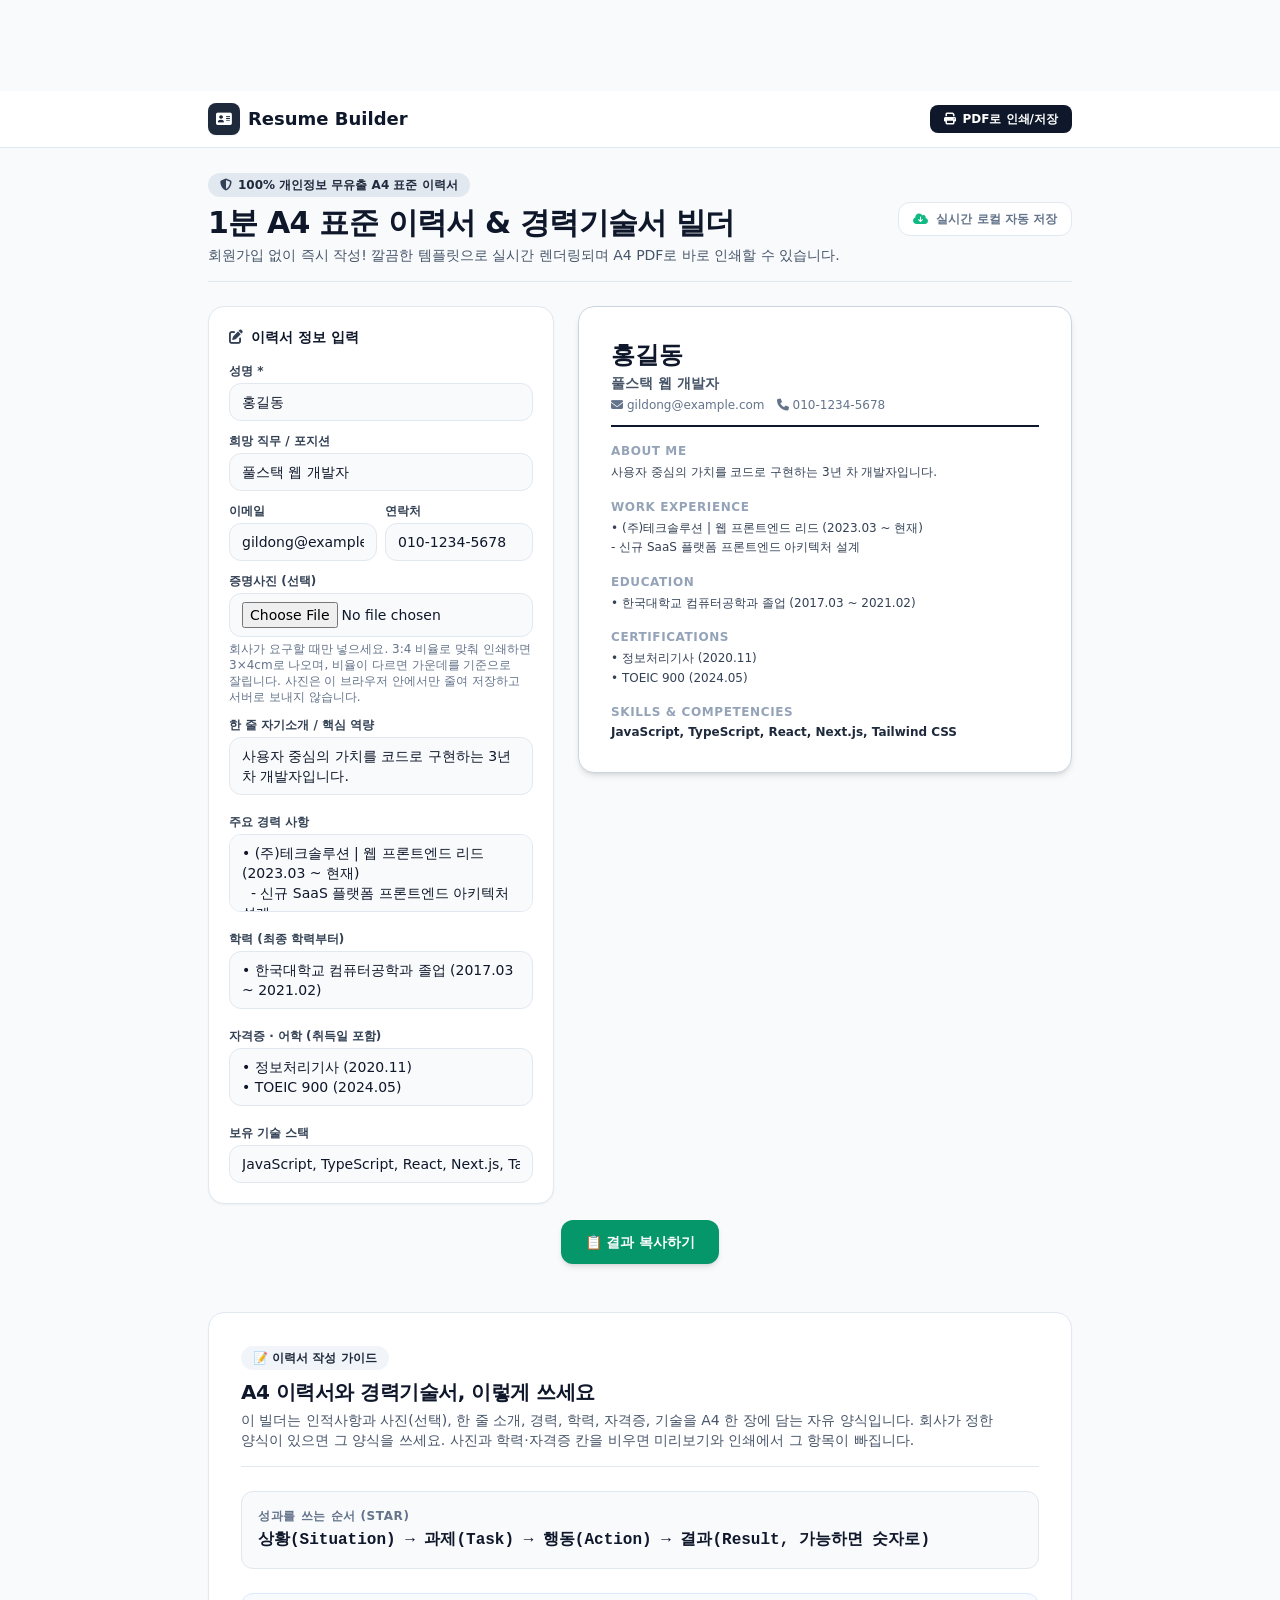
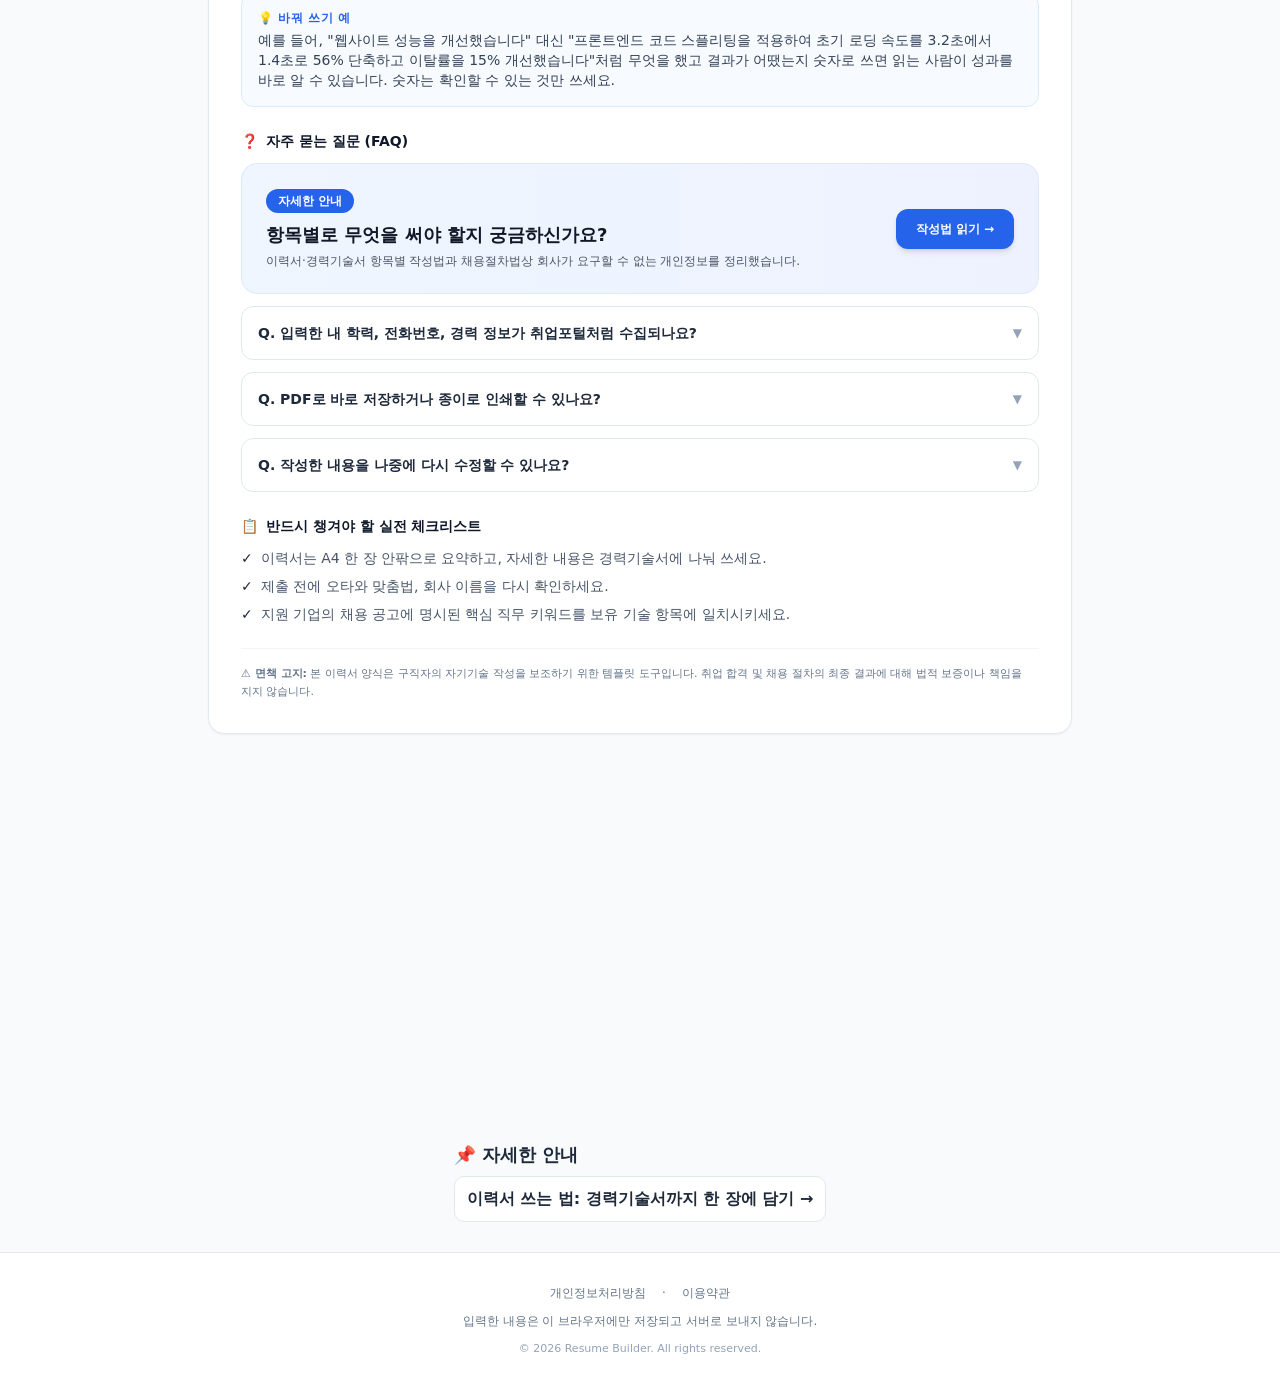
==== commit 72d3c4a4: "feat: optional ID photo (3:4, local only) in resume builder [kiro]" ====
--- a/index.html
+++ b/index.html
@@ -88,6 +88,7 @@
         header, footer, .ad-top-banner, .ad-bottom-banner, #editorPanel, #guideSection, #toastNotification { display: none !important; }
         body { background: white !important; padding: 0 !important; }
         #resumePreviewCard { border: none !important; box-shadow: none !important; width: 100% !important; max-width: 100% !important; margin: 0 !important; padding: 0 !important; }
+        #prevPhoto { width: 3cm !important; height: 4cm !important; }
       }
     </style>
 <style id="mobile-hardening-shield">
@@ -198,6 +199,12 @@
                         </div>
                     </div>
                     <div>
+                        <label for="userPhoto" class="block text-xs font-bold text-slate-700 mb-1">증명사진 (선택)</label>
+                        <input type="file" id="userPhoto" accept="image/*" class="w-full text-base sm:text-sm px-3 py-2 bg-slate-50 border border-slate-200 rounded-xl focus:outline-none focus:ring-2 focus:ring-slate-700 font-medium text-slate-900" aria-label="증명사진">
+                        <button type="button" id="removePhotoBtn" style="display:none;margin-top:6px;padding:4px 10px;font-size:12px;font-weight:700;border:1px solid #cbd5e1;border-radius:8px;background:#fff;color:#334155;cursor:pointer">사진 지우기</button>
+                        <p class="text-xs text-slate-500 mt-1">회사가 요구할 때만 넣으세요. 3:4 비율로 맞춰 인쇄하면 3×4cm로 나오며, 비율이 다르면 가운데를 기준으로 잘립니다. 사진은 이 브라우저 안에서만 줄여 저장하고 서버로 보내지 않습니다.</p>
+                    </div>
+                    <div>
                         <label for="userSummary" class="block text-xs font-bold text-slate-700 mb-1">한 줄 자기소개 / 핵심 역량</label>
                         <textarea id="userSummary" rows="2" class="w-full text-base sm:text-sm px-3 py-2 bg-slate-50 border border-slate-200 rounded-xl focus:outline-none focus:ring-2 focus:ring-slate-700 font-medium text-slate-900 resize-none" aria-label="자기소개">사용자 중심의 가치를 코드로 구현하는 3년 차 개발자입니다. 대규모 트래픽 안정화와 UI 성능 최적화에 강점을 가지고 있습니다.</textarea>
                     </div>
@@ -224,13 +231,16 @@
             <section class="lg:col-span-7 space-y-4">
                 <div id="resumePreviewCard" class="bg-white rounded-2xl p-6 sm:p-8 border border-slate-300 shadow-md font-sans text-slate-900 space-y-4">
                     <!-- Resume Header -->
-                    <div class="border-b-2 border-slate-900 pb-3">
-                        <h2 class="text-2xl font-black text-slate-900" id="prevName">홍길동</h2>
-                        <div class="text-sm font-bold text-slate-600 mt-0.5" id="prevRole">풀스택 웹 개발자</div>
-                        <div class="text-xs text-slate-500 mt-1 flex flex-wrap gap-3" id="prevContact">
-                            <span><i class="fa-solid fa-envelope mr-1"></i>gildong@example.com</span>
-                            <span><i class="fa-solid fa-phone mr-1"></i>010-1234-5678</span>
+                    <div class="border-b-2 border-slate-900 pb-3" style="display:flex;justify-content:space-between;align-items:flex-start;gap:16px">
+                        <div style="flex:1;min-width:0">
+                            <h2 class="text-2xl font-black text-slate-900" id="prevName">홍길동</h2>
+                            <div class="text-sm font-bold text-slate-600 mt-0.5" id="prevRole">풀스택 웹 개발자</div>
+                            <div class="text-xs text-slate-500 mt-1 flex flex-wrap gap-3" id="prevContact">
+                                <span><i class="fa-solid fa-envelope mr-1"></i>gildong@example.com</span>
+                                <span><i class="fa-solid fa-phone mr-1"></i>010-1234-5678</span>
+                            </div>
                         </div>
+                        <img id="prevPhoto" alt="증명사진" style="display:none;width:90px;height:120px;object-fit:cover;border:1px solid #cbd5e1;flex-shrink:0">
                     </div>
 
                     <!-- Summary -->
@@ -290,7 +300,7 @@
             A4 이력서와 경력기술서, 이렇게 쓰세요
           </h3>
           <p class="text-xs sm:text-sm text-slate-600 mt-1">
-            이 빌더는 인적사항, 한 줄 소개, 경력, 학력, 자격증, 기술을 A4 한 장에 담는 자유 양식입니다. 회사가 정한 양식이 있으면 그 양식을 쓰세요. 학력·자격증 칸을 비우면 미리보기와 인쇄에서 그 항목이 빠집니다.
+            이 빌더는 인적사항과 사진(선택), 한 줄 소개, 경력, 학력, 자격증, 기술을 A4 한 장에 담는 자유 양식입니다. 회사가 정한 양식이 있으면 그 양식을 쓰세요. 사진과 학력·자격증 칸을 비우면 미리보기와 인쇄에서 그 항목이 빠집니다.
           </p>
         </div>
 
@@ -408,8 +418,10 @@
             experience: '• (주)테크솔루션 | 웹 프론트엔드 리드 (2023.03 ~ 현재)\n  - 신규 SaaS 플랫폼 프론트엔드 아키텍처 설계',
             education: '• 한국대학교 컴퓨터공학과 졸업 (2017.03 ~ 2021.02)',
             certs: '• 정보처리기사 (2020.11)\n• TOEIC 900 (2024.05)',
-            skills: 'JavaScript, TypeScript, React, Next.js, Tailwind CSS'
+            skills: 'JavaScript, TypeScript, React, Next.js, Tailwind CSS',
+            photo: ''
         };
+        const PHOTO_W = 300, PHOTO_H = 400; // 3:4, 인쇄 시 3×4cm
         const FIELDS = { userName: 'name', userRole: 'role', userEmail: 'email', userPhone: 'phone', userSummary: 'summary',
                          userExperience: 'experience', userEducation: 'education', userCerts: 'certs', userSkills: 'skills' };
 
@@ -444,6 +456,16 @@
                 document.getElementById(id).textContent = text;
                 document.getElementById(id + 'Box').style.display = text ? '' : 'none';
             });
+            const hasPhoto = typeof resume.photo === 'string' && resume.photo.startsWith('data:image/jpeg;base64,');
+            const photoEl = document.getElementById('prevPhoto');
+            if (hasPhoto) {
+                photoEl.src = resume.photo;
+                photoEl.style.display = '';
+            } else {
+                photoEl.removeAttribute('src');
+                photoEl.style.display = 'none';
+            }
+            document.getElementById('removePhotoBtn').style.display = hasPhoto ? '' : 'none';
         }
 
         function loadData() {
@@ -451,8 +473,8 @@
                 const raw = localStorage.getItem(STORAGE_KEY);
                 if (raw) {
                     const saved = JSON.parse(raw);
-                    // 예전에 저장한 이력서에는 학력·자격증이 없으므로 예시 문구 대신 빈칸으로 둔다
-                    resume = Object.assign({ education: '', certs: '' }, saved);
+                    // 예전에 저장한 이력서에는 학력·자격증·사진이 없으므로 예시 문구 대신 빈칸으로 둔다
+                    resume = Object.assign({ education: '', certs: '', photo: '' }, saved);
                 }
                 Object.entries(FIELDS).forEach(([id, key]) => { document.getElementById(id).value = resume[key] || ''; });
             } catch(e) {}
@@ -469,6 +491,63 @@
 
         Object.keys(FIELDS).forEach(id => {
             document.getElementById(id).addEventListener('input', saveData);
+        });
+
+        function storePhoto() {
+            try {
+                localStorage.setItem(STORAGE_KEY, JSON.stringify(resume));
+            } catch (err) {
+                showToast('저장 공간이 부족해 사진은 이번 화면에서만 보입니다.');
+            }
+        }
+
+        // 사진은 브라우저 안에서 3:4로 잘라 300×400 JPEG로 줄인 뒤 이 기기에만 저장한다
+        document.getElementById('userPhoto').addEventListener('change', (e) => {
+            const input = e.target;
+            const file = input.files && input.files[0];
+            if (!file) return;
+            if (!/^image\//.test(file.type)) {
+                input.value = '';
+                showToast('이미지 파일만 넣을 수 있습니다.');
+                return;
+            }
+            if (file.size > 20 * 1024 * 1024) {
+                input.value = '';
+                showToast('20MB 이하의 사진을 넣어 주세요.');
+                return;
+            }
+            const url = URL.createObjectURL(file);
+            const img = new Image();
+            img.onload = () => {
+                const canvas = document.createElement('canvas');
+                canvas.width = PHOTO_W;
+                canvas.height = PHOTO_H;
+                const ctx = canvas.getContext('2d');
+                const want = PHOTO_W / PHOTO_H;
+                let sw = img.naturalWidth, sh = img.naturalHeight;
+                if (sw / sh > want) sw = sh * want; else sh = sw / want;
+                ctx.fillStyle = '#ffffff';
+                ctx.fillRect(0, 0, PHOTO_W, PHOTO_H);
+                ctx.imageSmoothingQuality = 'high';
+                ctx.drawImage(img, (img.naturalWidth - sw) / 2, (img.naturalHeight - sh) / 2, sw, sh, 0, 0, PHOTO_W, PHOTO_H);
+                URL.revokeObjectURL(url);
+                resume.photo = canvas.toDataURL('image/jpeg', 0.85);
+                renderPreview();
+                storePhoto();
+            };
+            img.onerror = () => {
+                URL.revokeObjectURL(url);
+                input.value = '';
+                showToast('사진을 읽지 못했습니다. JPG나 PNG 파일로 다시 시도해 주세요.');
+            };
+            img.src = url;
+        });
+
+        document.getElementById('removePhotoBtn').addEventListener('click', () => {
+            resume.photo = '';
+            document.getElementById('userPhoto').value = '';
+            renderPreview();
+            storePhoto();
         });
 
         document.getElementById('printResumeBtn').addEventListener('click', () => {
